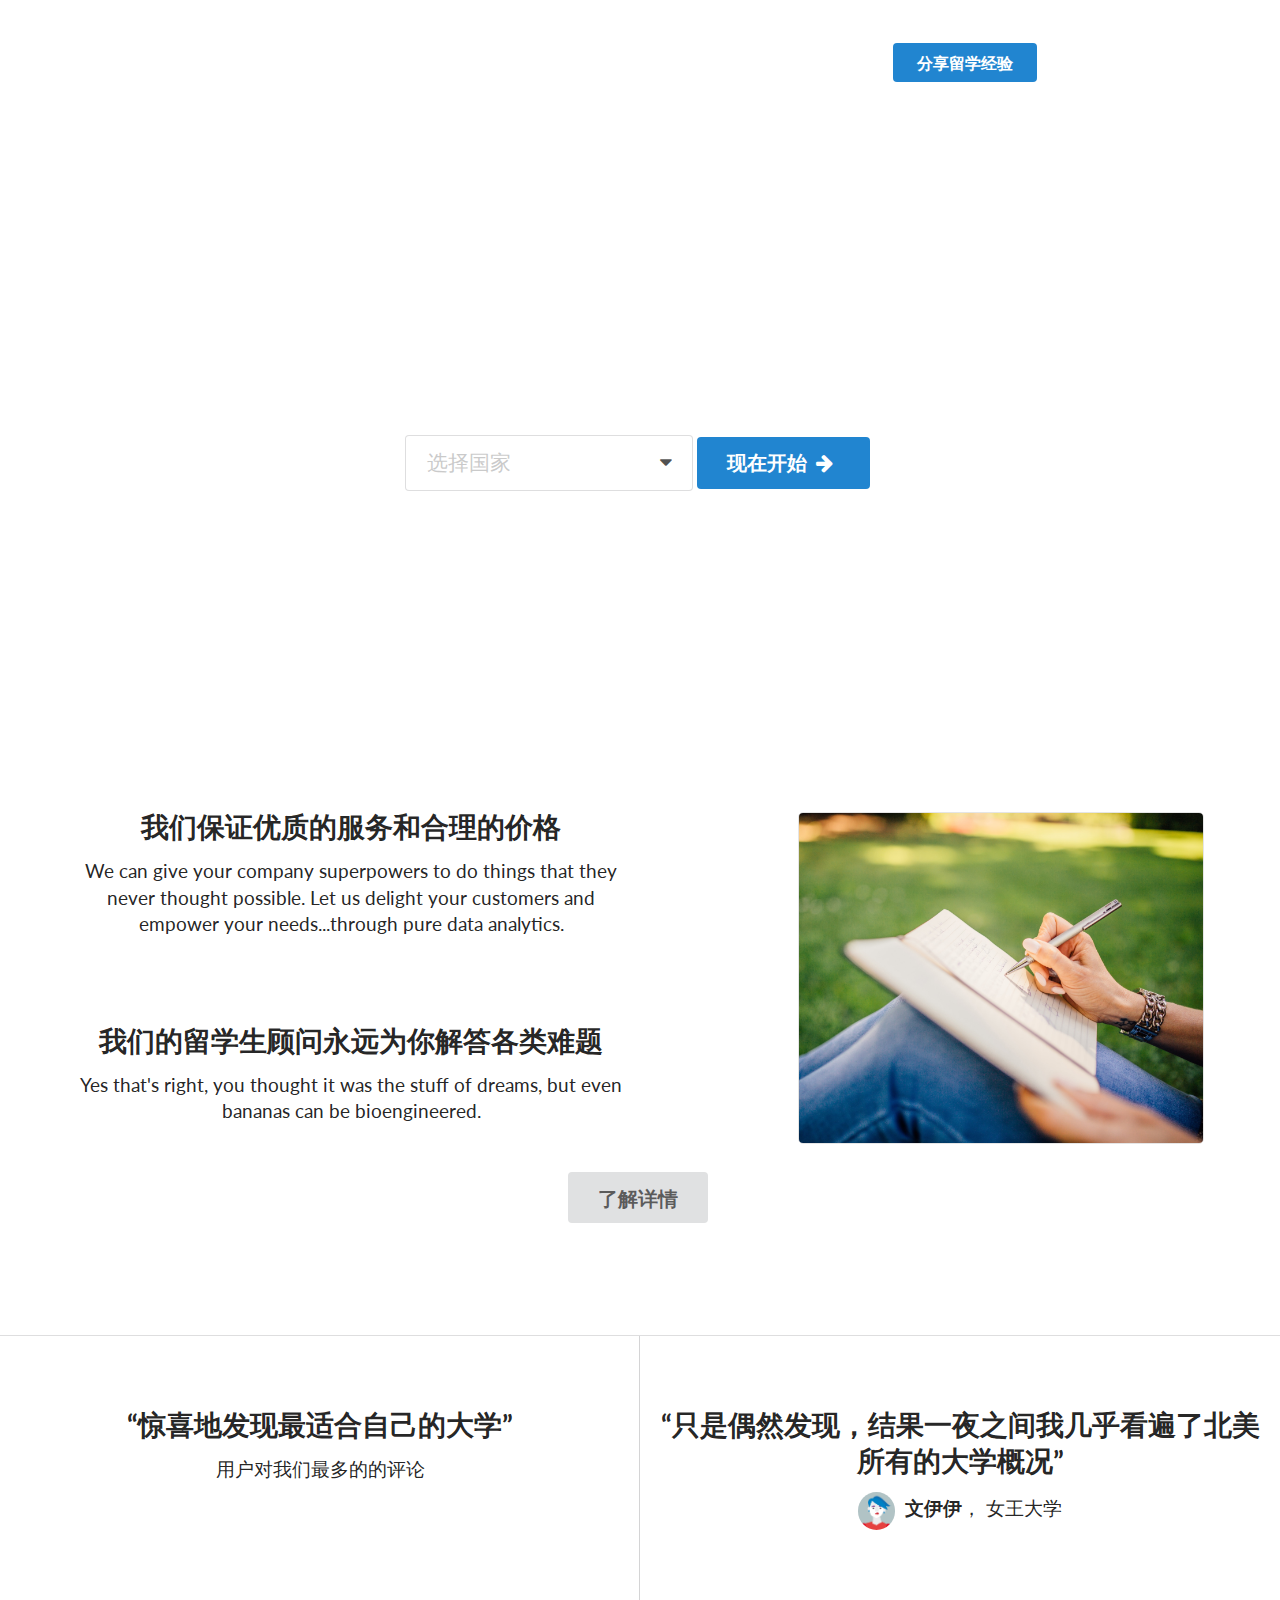
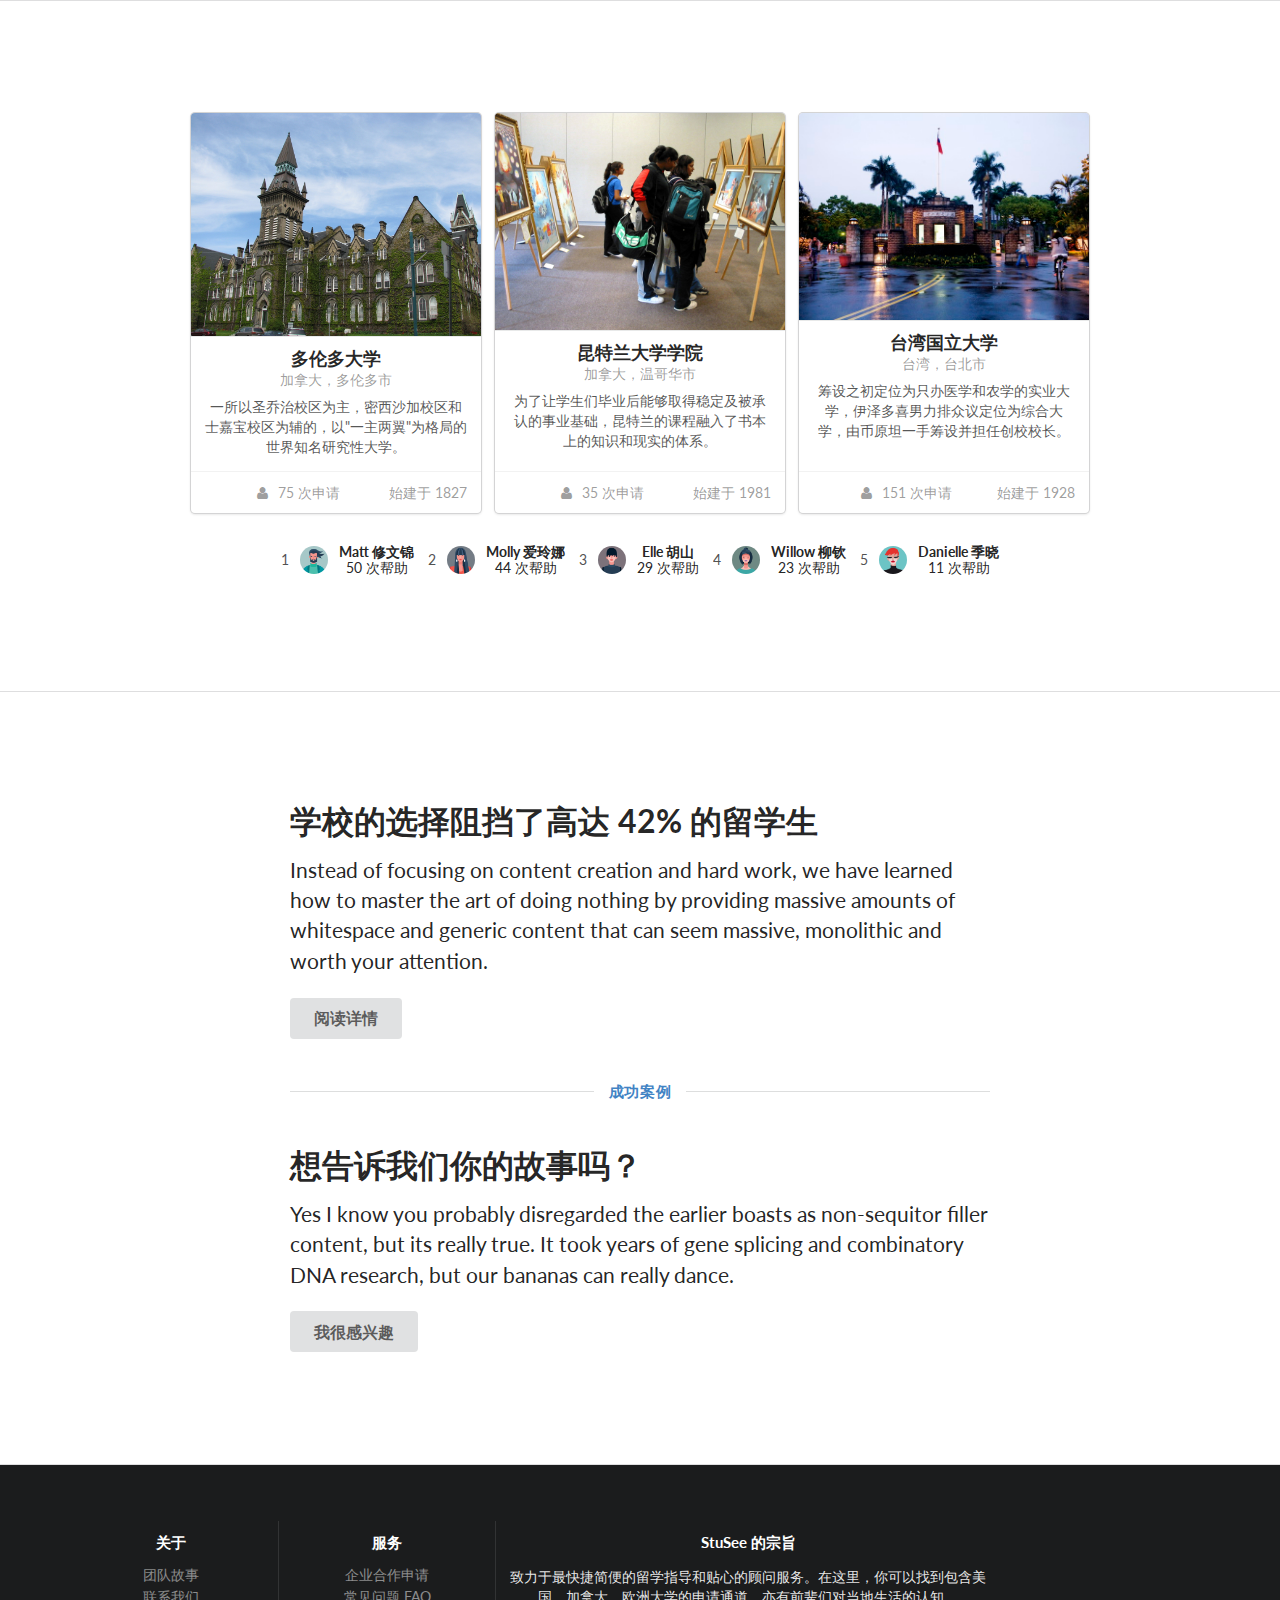
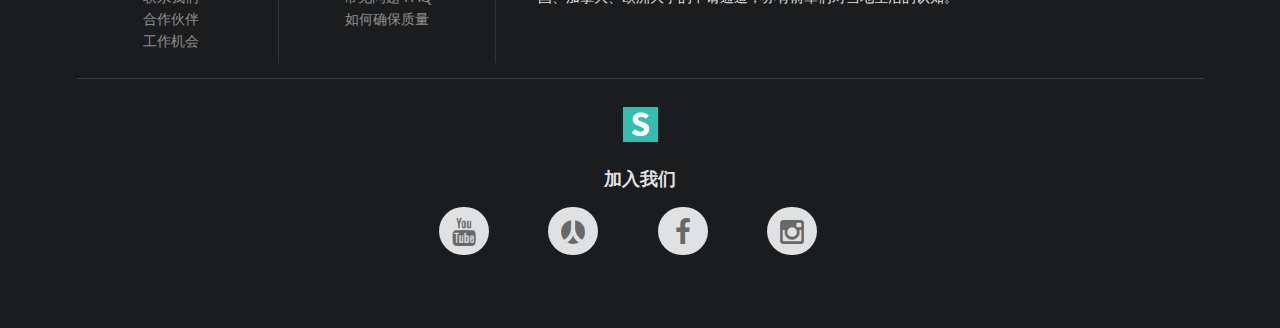
==== index.html @ cec11bf9 "Merge login and signup button" ====
<!DOCTYPE html>
<html>
<head>
    <!-- Standard Meta -->
    <meta charset="utf-8"/>
    <meta http-equiv="X-UA-Compatible" content="IE=edge,chrome=1"/>
    <meta name="viewport" content="width=device-width, initial-scale=1.0, maximum-scale=1.0">

    <!-- Site Properities -->
    <title>首页 | Stusee</title>
    <link rel="stylesheet" type="text/css" href="dist/semantic.css">
    <link rel="stylesheet" type="text/css" href="css/index.css">

    <script src="assets/library/jquery.min.js"></script>
    <script src="dist/components/visibility.js"></script>
    <script src="dist/components/sidebar.js"></script>
    <script src="dist/components/transition.js"></script>
    <script src="dist/components/dropdown.js"></script>
    <script src="dist/components/modal.js"></script>
    <script src="dist/components/dimmer.js"></script>
    <script src="js/index.js"></script>
</head>
<body>

<!-- Following Menu -->
<div class="ui large top fixed hidden menu">
    <div class="ui container">
        <div class="item">
            <div class="ui logo shape">
                <div class="sides">
                    <div class="active ui side">
                        <a class="item" href="#">Stusee</a>
                    </div>
                </div>
            </div>
        </div>
        <a class="active item" href="#">首页</a>
        <a class="item" href="price.html">价格</a>
        <a class="item" href="help.html">帮助</a>
        <a class="item" href="about.html">关于</a>

        <div class="right menu">
            <div class="item">
                <a class="ui primary button" href="mentor-signup.html">分享留学经验</a>
            </div>
            <div class="item">
                <a class="ui button login">登陆 &nbsp;&nbsp;|&nbsp;&nbsp; 注册</a>
            </div>
        </div>
    </div>
</div>

<!-- Sidebar Menu -->
<div class="ui vertical inverted sidebar menu">
    <a class="active item" href="#">首页</a>
    <a class="item" href="price.html">价格</a>
    <a class="item" href="help.html">帮助</a>
    <a class="item" href="about.html">关于</a>
    <a class="item" href="mentor-signup.html">分享留学经验</a>
    <a class="item login">登陆 &nbsp;&nbsp;|&nbsp;&nbsp; 注册</a>
</div>


<!-- Page Contents -->
<div class="pusher">

    <!-- Header Block -->
    <div class="ui inverted vertical masthead center aligned segment"
         style="padding-top: 0; background-color: transparent;">
        <div id="video-container" style="z-index: -100;">
            <video autoplay loop poster="https://s3-us-west-2.amazonaws.com/s.cdpn.io/4273/polina.jpg"
                   class="fillWidth">
                <source src="//demosthenes.info/assets/videos/polina.webm" type="video/webm">
                <source src="//demosthenes.info/assets/videos/polina.mp4" type="video/mp4">
            </video>
        </div>
        <div class="ui container">
            <div class="ui large secondary inverted pointing menu"
                 style="border: 0px solid transparent; padding-top: 10px;">
                <a class="toc item">
                    <i class="sidebar icon"></i>
                </a>
                <div class="item">
                    <div class="ui logo shape">
                        <div class="sides">
                            <div class="active ui side">
                                <h2><a class="item" style="padding-bottom: 0; padding-right: 8px;" href="#">Stusee</a></h2>
                            </div>
                        </div>
                    </div>
                </div>
                <a class="active item" href="#">首页</a>
                <a class="item" href="price.html">价格</a>
                <a class="item" href="help.html">帮助</a>
                <a class="item" href="about.html">关于</a>

                <div class="right item">
                    <a class="ui primary button" href="mentor-signup.html">分享留学经验</a>
                    <a class="ui inverted button login">登陆 &nbsp;&nbsp;|&nbsp;&nbsp; 注册</a>
                </div>
            </div>
        </div>

        <div class="ui text large container" style="z-index: 100;">

            <h1 class="ui inverted header">
                StuSee
            </h1>

            <h2>下一次留学之旅，即刻出发</h2>

            <div class="ui big search selection dropdown">
                <input type="hidden" name="country">
                <i class="dropdown icon"></i>

                <div class="default text">选择国家</div>
                <div class="menu">
                    <div class="item" data-value="ca"><i class="ca flag"></i>加拿大</div>
                    <div class="item" data-value="hk"><i class="hk flag"></i>香港</div>
                    <div class="item" data-value="sg"><i class="sg flag"></i>新加坡</div>
                    <div class="item" data-value="tw"><i class="tw flag"></i>台湾</div>
                    <div class="item" data-value="us"><i class="us flag"></i>美国</div>
                </div>
            </div>
            <div class="ui huge primary button"><a href="result.html" style="color:white;">现在开始 <i
                    class="right arrow icon"></i></a></div>

        </div>

    </div>

    <!-- Login Modal -->
    <div class="ui modal">
        <i class="close icon"></i>

        <div class="header">
            普通用户登陆
        </div>
        <div class="ui two column middle aligned grid" style="margin: 32px 16px 32px 16px;">
            <div class="column">
                <div class="ui form">
                    <div class="field">
                        <label>电子邮箱</label>

                        <div class="ui left icon input">
                            <input type="text" placeholder="电子邮箱">
                            <i class="mail icon"></i>
                        </div>
                    </div>
                    <div class="field">
                        <label>密码</label>

                        <div class="ui left icon input">
                            <input type="password">
                            <i class="lock icon"></i>
                        </div>
                    </div>
                    <div class="ui blue submit button">登陆</div>
                </div>
            </div>
            <div class="ui vertical divider" style="height: 88px;">
                或
            </div>
            <div class="center aligned column">
                <div class="ui big green labeled icon button">
                    <i class="signup icon"></i>
                    注册
                </div>
            </div>
        </div>
    </div>

    <!-- Advantage Statement Block -->
    <div class="ui vertical stripe segment" style="background-color: #fff;">
        <div class="ui middle center aligned stackable grid container">
            <div class="row">
                <div class="eight wide column">
                    <h3 class="ui header">我们保证优质的服务和合理的价格</h3>

                    <p>We can give your company superpowers to do things that they never thought possible. Let us
                        delight your customers and empower your needs...through pure data analytics.</p>

                    <h3 class="ui header">我们的留学生顾问永远为你解答各类难题</h3>

                    <p>Yes that's right, you thought it was the stuff of dreams, but even bananas can be
                        bioengineered.</p>
                </div>
                <div class="six wide right floated column">
                    <img src="assets/images/Feature.jpg" class="ui large bordered rounded image">
                </div>
            </div>
            <div class="row">
                <div class="center aligned column">
                    <a class="ui huge button">了解详情</a>
                </div>
            </div>
        </div>
    </div>

    <!-- Quote Block -->
    <div class="ui vertical stripe quote segment">
        <div class="ui equal width stackable internally celled grid">
            <div class="center aligned row">
                <div class="column">
                    <h3>“惊喜地发现最适合自己的大学”</h3>

                    <p>用户对我们最多的的评论</p>
                </div>
                <div class="column">
                    <h3>“只是偶然发现，结果一夜之间我几乎看遍了北美所有的大学概况”</h3>

                    <p>
                        <img src="assets/images/avatar/nan.jpg" class="ui avatar image"> <b>文伊伊</b>， 女王大学
                    </p>
                </div>
            </div>
        </div>
    </div>

    <!-- University and User Display Block -->
    <div class="ui vertical stripe segment">
        <div class="ui middle center aligned stackable grid container">
            <div class="row">
                <div class="ui link cards">
                    <div class="card">
                        <div class="image">
                            <img src="./assets/images/utoronto.jpg">
                        </div>
                        <div class="content">
                            <div class="header">多伦多大学</div>
                            <div class="meta">
                                <a>加拿大，多伦多市</a>
                            </div>
                            <div class="description">
                                一所以圣乔治校区为主，密西沙加校区和士嘉宝校区为辅的，以"一主两翼"为格局的世界知名研究性大学。
                            </div>
                        </div>
                        <div class="extra content">
      <span class="right floated">
        始建于 1827
      </span>
      <span>
        <i class="user icon"></i>
        75 次申请
      </span>
                        </div>
                    </div>
                    <div class="card">
                        <div class="image">
                            <img src="./assets/images/ukun.jpg">
                        </div>
                        <div class="content">
                            <div class="header">昆特兰大学学院</div>
                            <div class="meta">
                                <span class="date">加拿大，温哥华市</span>
                            </div>
                            <div class="description">
                                为了让学生们毕业后能够取得稳定及被承认的事业基础，昆特兰的课程融入了书本上的知识和现实的体系。
                            </div>
                        </div>
                        <div class="extra content">
      <span class="right floated">
        始建于 1981
      </span>
      <span>
        <i class="user icon"></i>
        35 次申请
      </span>
                        </div>
                    </div>
                    <div class="card">
                        <div class="image">
                            <img src="./assets/images/utaiwan.jpg">
                        </div>
                        <div class="content">
                            <div class="header">台湾国立大学</div>
                            <div class="meta">
                                <a>台湾，台北市</a>
                            </div>
                            <div class="description">
                                筹设之初定位为只办医学和农学的实业大学，伊泽多喜男力排众议定位为综合大学，由币原坦一手筹设并担任创校校长。
                            </div>
                        </div>
                        <div class="extra content">
        <span class="right floated">
        始建于 1928
      </span>
      <span>
        <i class="user icon"></i>
        151 次申请
      </span>
                        </div>
                    </div>
                </div>
            </div>
            <div class="row">
                <div class="ui ordered horizontal list">
                    <div class="item">
                        <img class="ui avatar image" src="./assets/images/avatar/avatar1.png">

                        <div class="content">
                            <div class="header">Matt 修文锦</div>
                            50 次帮助
                        </div>
                    </div>
                    <div class="item">
                        <img class="ui avatar image" src="./assets/images/avatar/avatar2.png">

                        <div class="content">
                            <div class="header">Molly 爱玲娜</div>
                            44 次帮助
                        </div>
                    </div>
                    <div class="item">
                        <img class="ui avatar image" src="./assets/images/avatar/avatar3.png">

                        <div class="content">
                            <div class="header">Elle 胡山</div>
                            29 次帮助
                        </div>
                    </div>
                    <div class="item">
                        <img class="ui avatar image" src="./assets/images/avatar/avatar4.png">

                        <div class="content">
                            <div class="header">Willow 柳钦</div>
                            23 次帮助
                        </div>

                    </div>
                    <div class="item">
                        <img class="ui avatar image" src="./assets/images/avatar/avatar5.png">

                        <div class="content">
                            <div class="header">Danielle 季晓</div>
                            11 次帮助
                        </div>

                    </div>
                </div>
            </div>
        </div>
    </div>


    <!-- Story Block -->
    <div class="ui vertical stripe segment">
        <div class="ui text container">

            <h3 class="ui header">学校的选择阻挡了高达 42% 的留学生</h3>

            <p>Instead of focusing on content creation and hard work, we have learned how to master the art of doing
                nothing by providing massive amounts of whitespace and generic content that can seem massive, monolithic
                and worth your attention.</p>
            <a class="ui large button">阅读详情</a>
            <h4 class="ui horizontal header divider">
                <a href="#">成功案例</a>
            </h4>

            <h3 class="ui header">想告诉我们你的故事吗？</h3>

            <p>Yes I know you probably disregarded the earlier boasts as non-sequitor filler content, but its really
                true. It took years of gene splicing and combinatory DNA research, but our bananas can really dance.</p>
            <a class="ui large button">我很感兴趣</a>
        </div>
    </div>

    <!-- Footer -->
    <div class="ui inverted vertical footer segment">
        <div class="ui center aligned container">
            <div class="ui stackable inverted divided equal height stackable grid">
                <div class="three wide column">
                    <h4 class="ui inverted header">关于</h4>

                    <div class="ui inverted link list">
                        <a href="#" class="item">团队故事</a>
                        <a href="#" class="item">联系我们</a>
                        <a href="#" class="item">合作伙伴</a>
                        <a href="#" class="item">工作机会</a>
                    </div>
                </div>
                <div class="three wide column">
                    <h4 class="ui inverted header">服务</h4>

                    <div class="ui inverted link list">
                        <a href="#" class="item">企业合作申请</a>
                        <a href="#" class="item">常见问题 FAQ</a>
                        <a href="#" class="item">如何确保质量</a>
                    </div>
                </div>
                <div class="seven wide column">
                    <h4 class="ui inverted header">StuSee 的宗旨</h4>

                    <p>致力于最快捷简便的留学指导和贴心的顾问服务。在这里，你可以找到包含美国、加拿大、欧洲大学的申请通道，亦有前辈们对当地生活的认知。</p>
                </div>
            </div>
            <div class="ui inverted section divider"></div>
            <img src="assets/images/logo.png" class="ui centered mini image">

            <h3>加入我们</h3>

            <div class="ui very relaxed horizontal list">
                <div class="item">
                    <button class="circular ui icon button">
                        <i class="big youtube icon"></i>
                    </button>
                </div>
                <div class="item">
                    <button class="circular ui icon button">
                        <i class="big renren icon"></i>
                    </button>
                </div>
                <div class="item">
                    <button class="circular ui icon button">
                        <i class="big facebook icon"></i>
                    </button>
                </div>
                <div class="item">
                    <button class="circular ui icon button">
                        <i class="big instagram icon"></i>
                    </button>
                </div>
            </div>
        </div>
    </div>
</div>

</body>

</html>
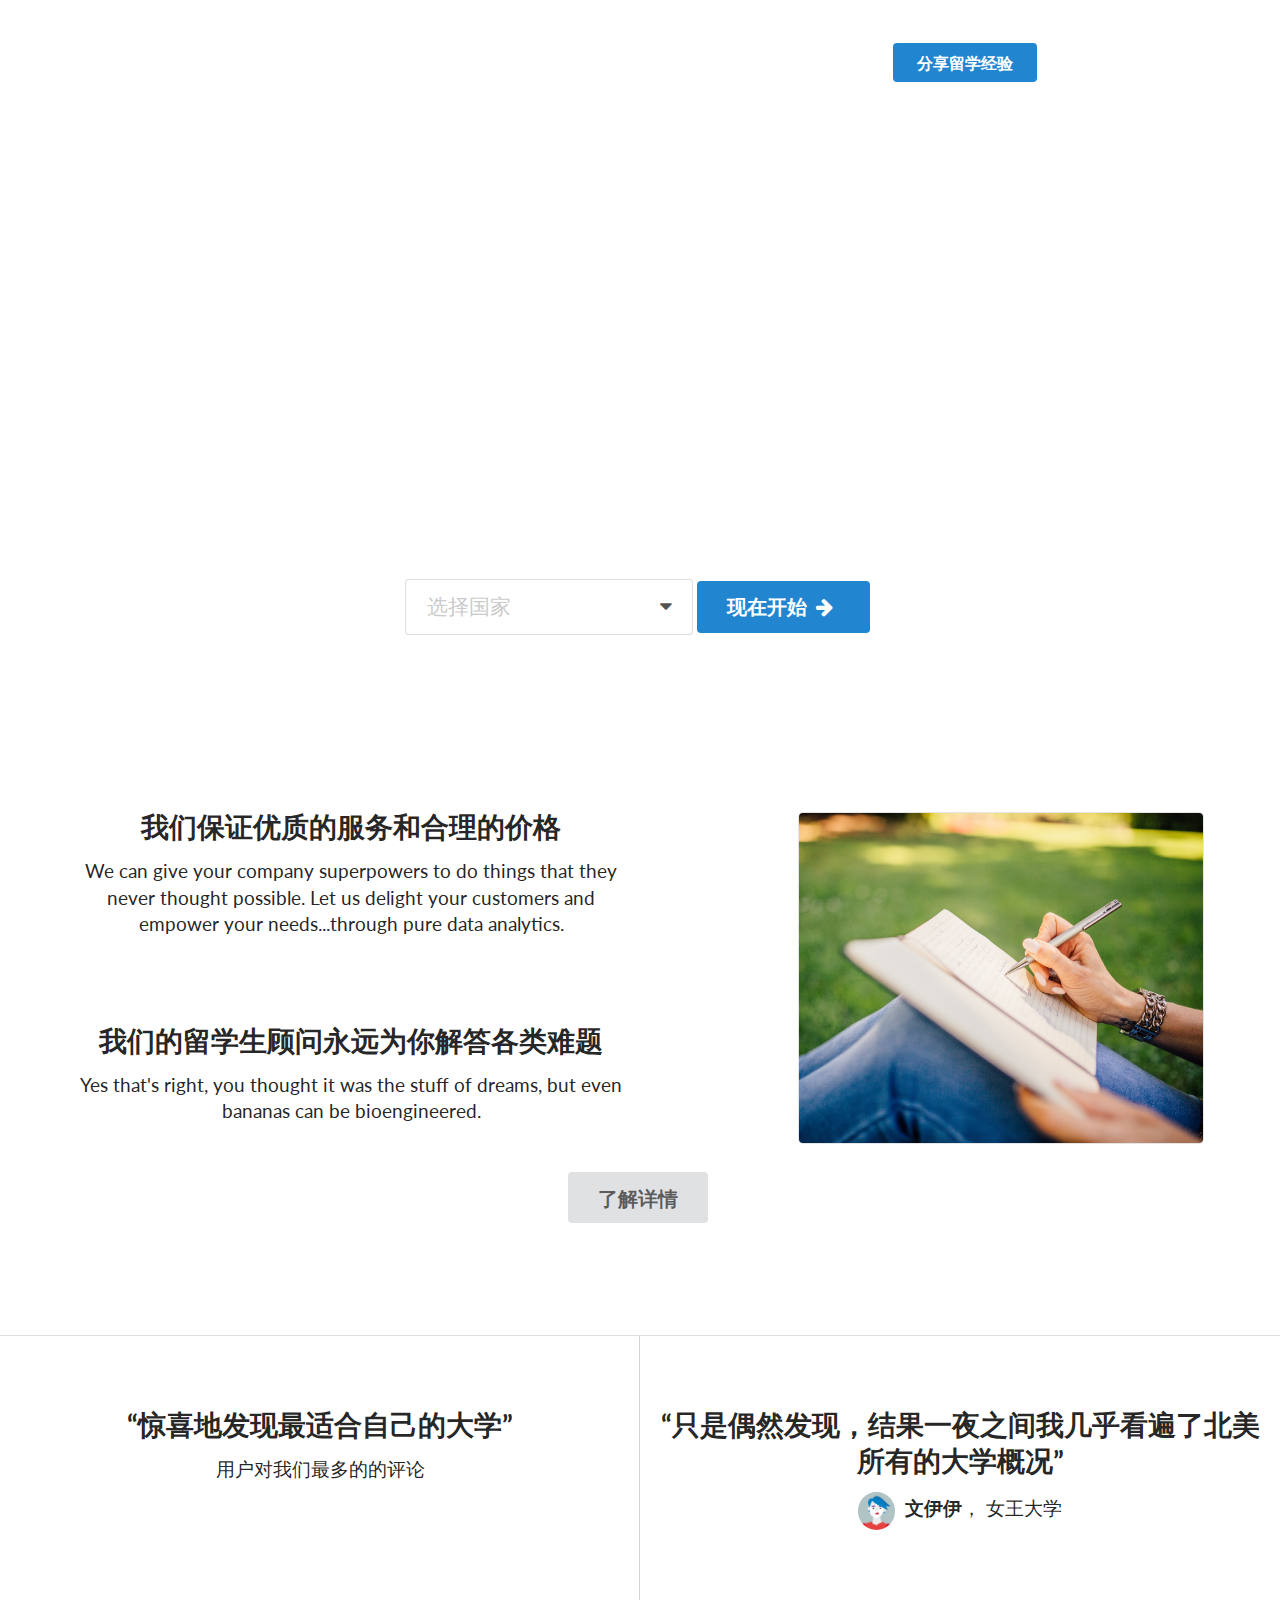
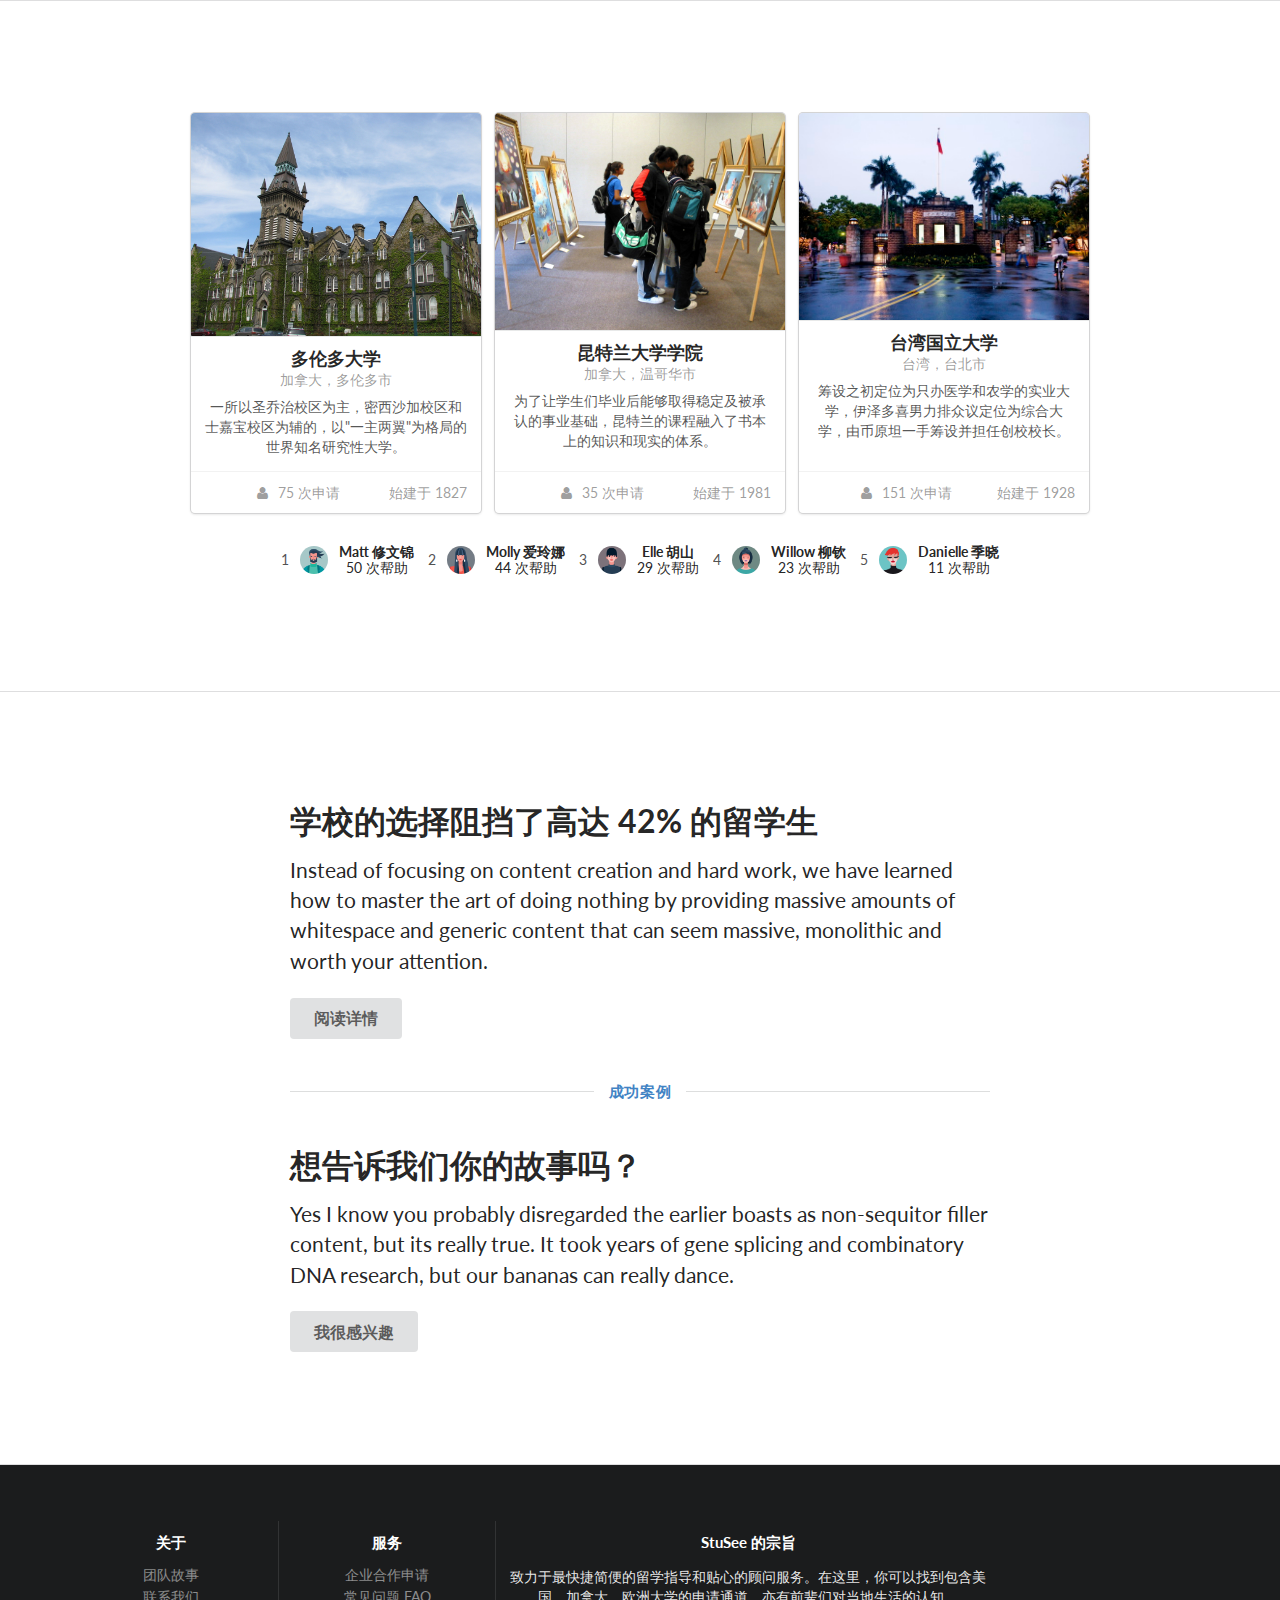
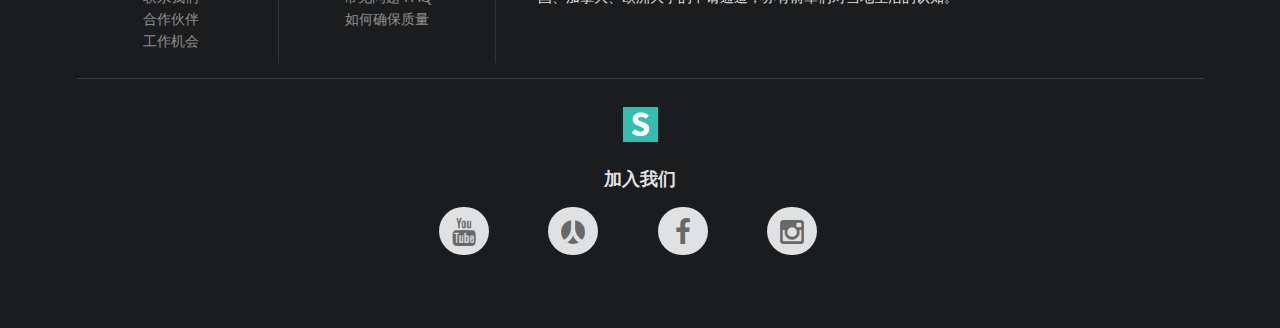
==== commit 57f21fee: "Move search box a little bit lower" ====
--- a/index.html
+++ b/index.html
@@ -69,7 +69,7 @@
          style="padding-top: 0; background-color: transparent;">
         <div id="video-container" style="z-index: -100;">
             <video autoplay loop poster="https://s3-us-west-2.amazonaws.com/s.cdpn.io/4273/polina.jpg"
-                   class="fillWidth">
+                   class="fillWidth fillHeight">
                 <source src="//demosthenes.info/assets/videos/polina.webm" type="video/webm">
                 <source src="//demosthenes.info/assets/videos/polina.mp4" type="video/mp4">
             </video>
@@ -109,7 +109,7 @@
 
             <h2>下一次留学之旅，即刻出发</h2>
 
-            <div class="ui big search selection dropdown">
+            <div class="ui big search selection dropdown select-box">
                 <input type="hidden" name="country">
                 <i class="dropdown icon"></i>
 
@@ -122,7 +122,7 @@
                     <div class="item" data-value="us"><i class="us flag"></i>美国</div>
                 </div>
             </div>
-            <div class="ui huge primary button"><a href="result.html" style="color:white;">现在开始 <i
+            <div class="ui huge primary button select-box"><a href="result.html" style="color:white;">现在开始 <i
                     class="right arrow icon"></i></a></div>
 
         </div>
--- a/css/index.css
+++ b/css/index.css
@@ -120,4 +120,8 @@
 
 video.fillWidth {
     width: 100%;
+}
+
+.select-box {
+    margin-top: 144px;
 }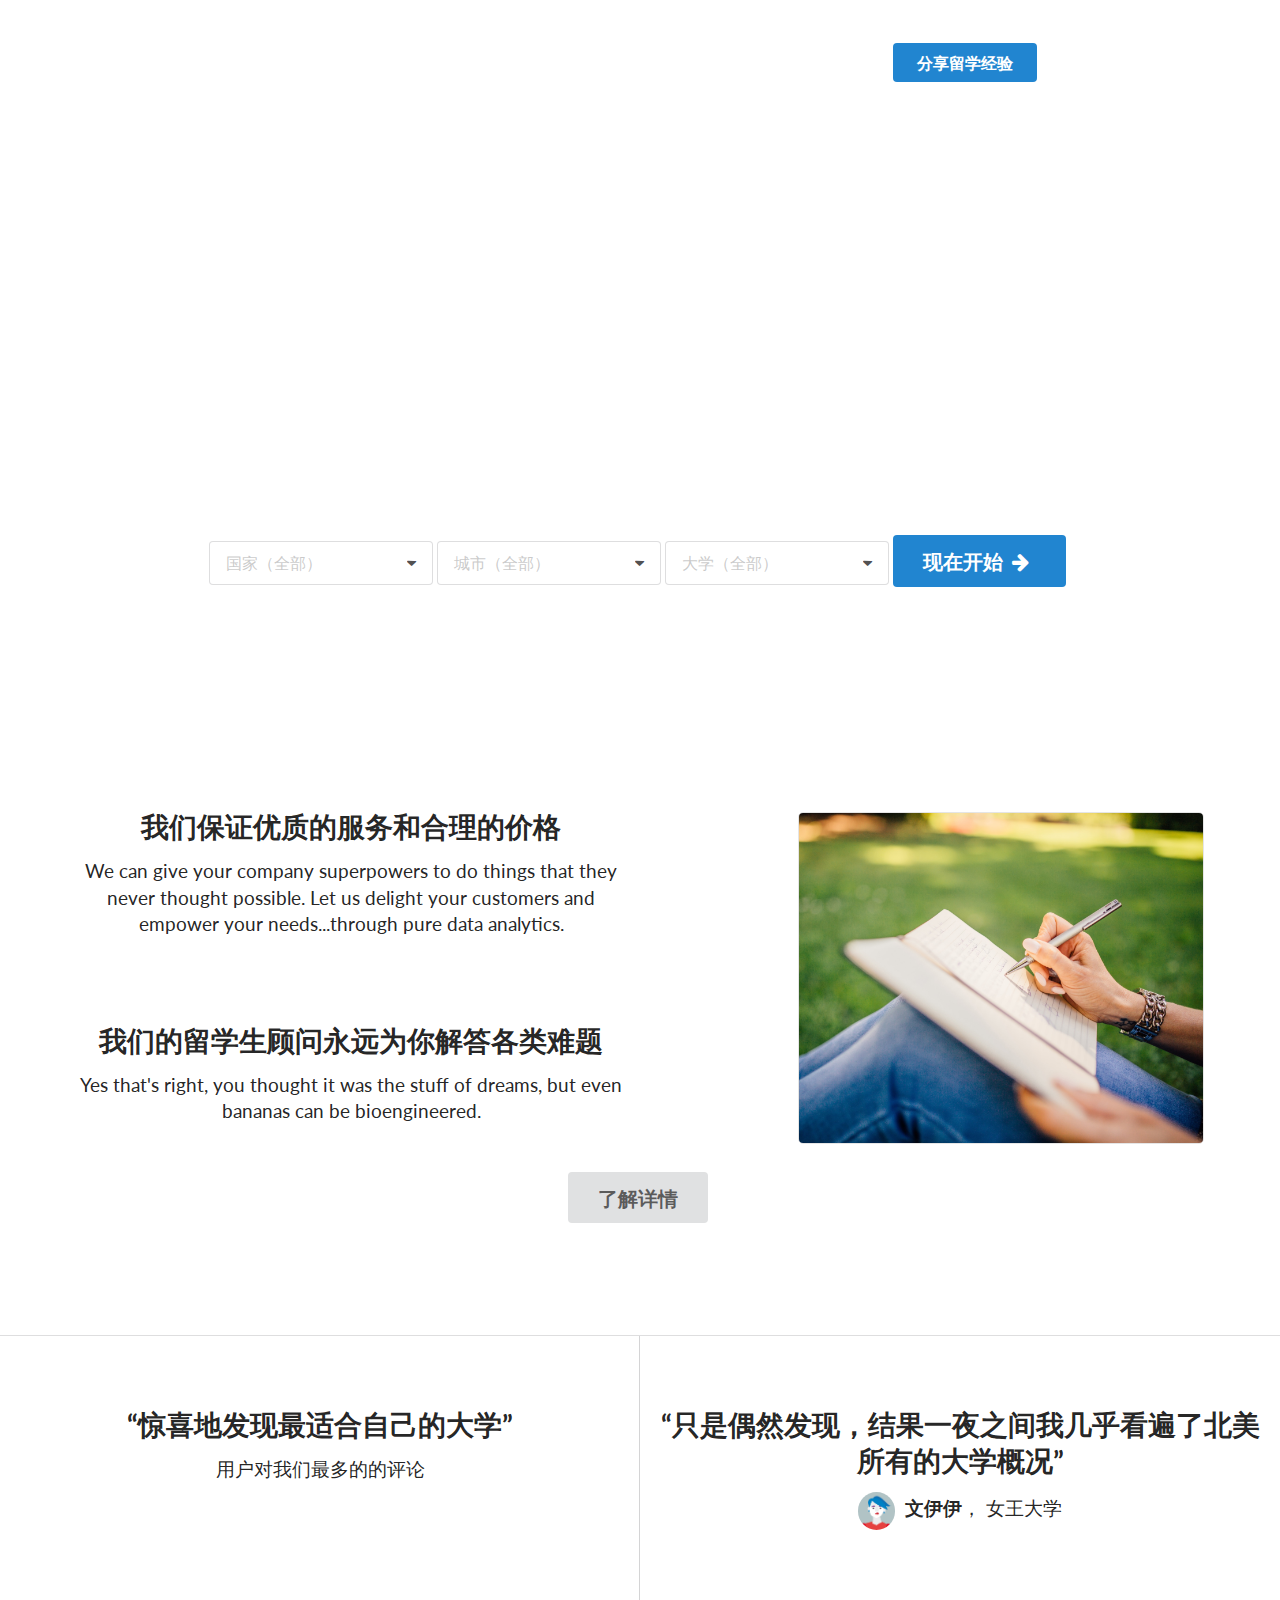
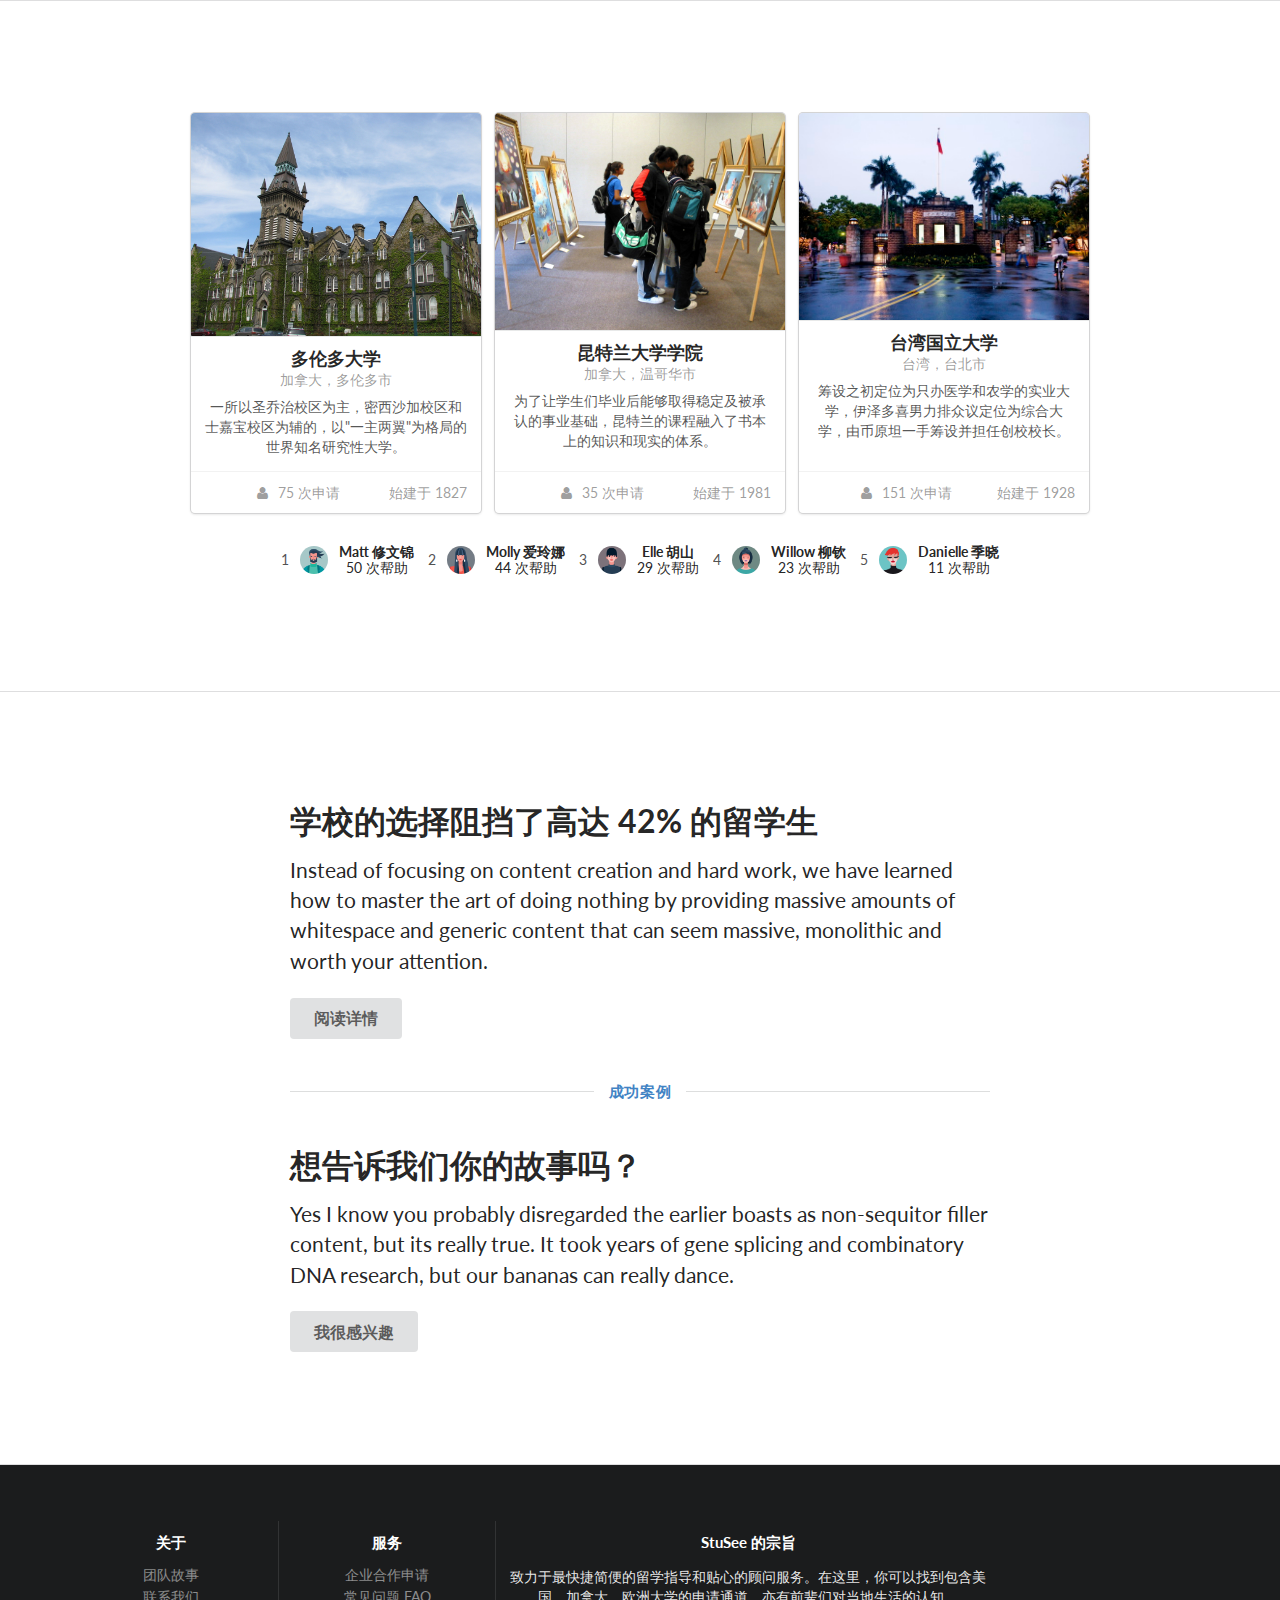
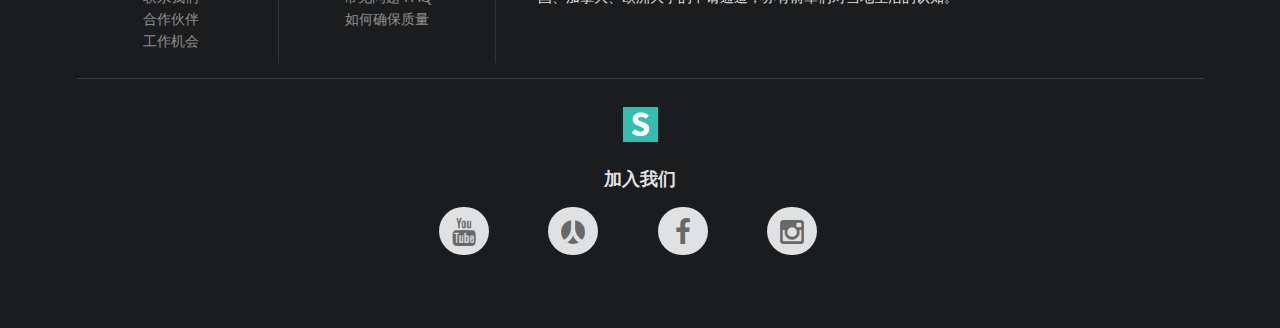
==== commit b15ed38b: "divide search box into three" ====
--- a/index.html
+++ b/index.html
@@ -101,7 +101,7 @@
             </div>
         </div>
 
-        <div class="ui text large container" style="z-index: 100;">
+        <div class="ui center aligned large container" style="z-index: 100;">
 
             <h1 class="ui inverted header">
                 StuSee
@@ -109,17 +109,43 @@
 
             <h2>下一次留学之旅，即刻出发</h2>
 
-            <div class="ui big search selection dropdown select-box">
+            <div class="ui large search selection dropdown select-box">
                 <input type="hidden" name="country">
                 <i class="dropdown icon"></i>
 
-                <div class="default text">选择国家</div>
+                <div class="default text">国家（全部）</div>
                 <div class="menu">
+                    <div class="item" data-value="ca">全部</div>
                     <div class="item" data-value="ca"><i class="ca flag"></i>加拿大</div>
-                    <div class="item" data-value="hk"><i class="hk flag"></i>香港</div>
                     <div class="item" data-value="sg"><i class="sg flag"></i>新加坡</div>
                     <div class="item" data-value="tw"><i class="tw flag"></i>台湾</div>
                     <div class="item" data-value="us"><i class="us flag"></i>美国</div>
+                </div>
+            </div>
+            <div class="ui large search selection dropdown select-box">
+                <input type="hidden" name="country">
+                <i class="dropdown icon"></i>
+
+                <div class="default text">城市（全部）</div>
+                <div class="menu">
+                    <div class="item" data-value="ca">全部</div>
+                    <div class="item" data-value="ca">渥太华</div>
+                    <div class="item" data-value="hk">温哥华</div>
+                    <div class="item" data-value="sg">波士顿</div>
+                </div>
+            </div>
+            <div class="ui large search selection dropdown select-box">
+                <input type="hidden" name="country">
+                <i class="dropdown icon"></i>
+
+                <div class="default text">大学（全部）</div>
+                <div class="menu">
+                    <div class="item" data-value="ca">全部</div>
+                    <div class="item" data-value="ca">渥太华大学</div>
+                    <div class="item" data-value="hk">香港联合大学</div>
+                    <div class="item" data-value="sg">台湾国立大学</div>
+                    <div class="item" data-value="tw">莱斯大学</div>
+                    <div class="item" data-value="us">麻省理工学院</div>
                 </div>
             </div>
             <div class="ui huge primary button select-box"><a href="result.html" style="color:white;">现在开始 <i
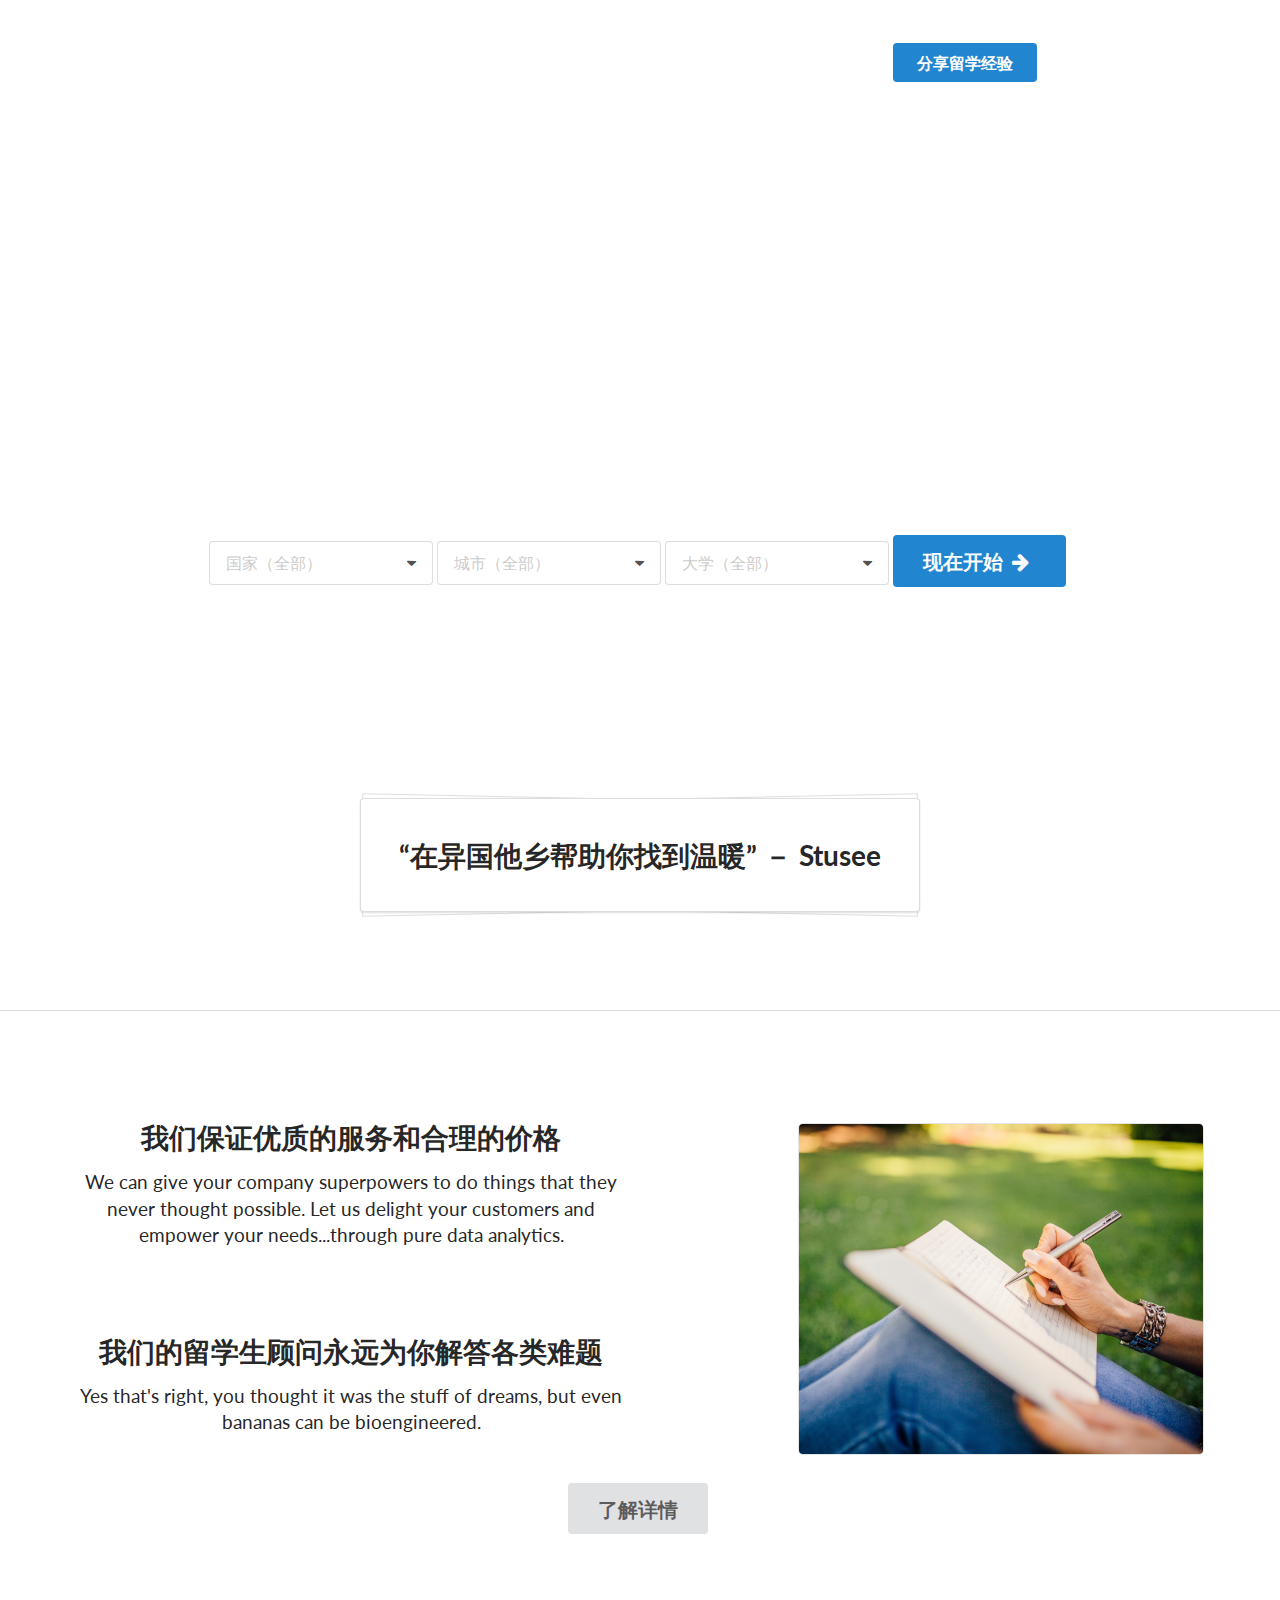
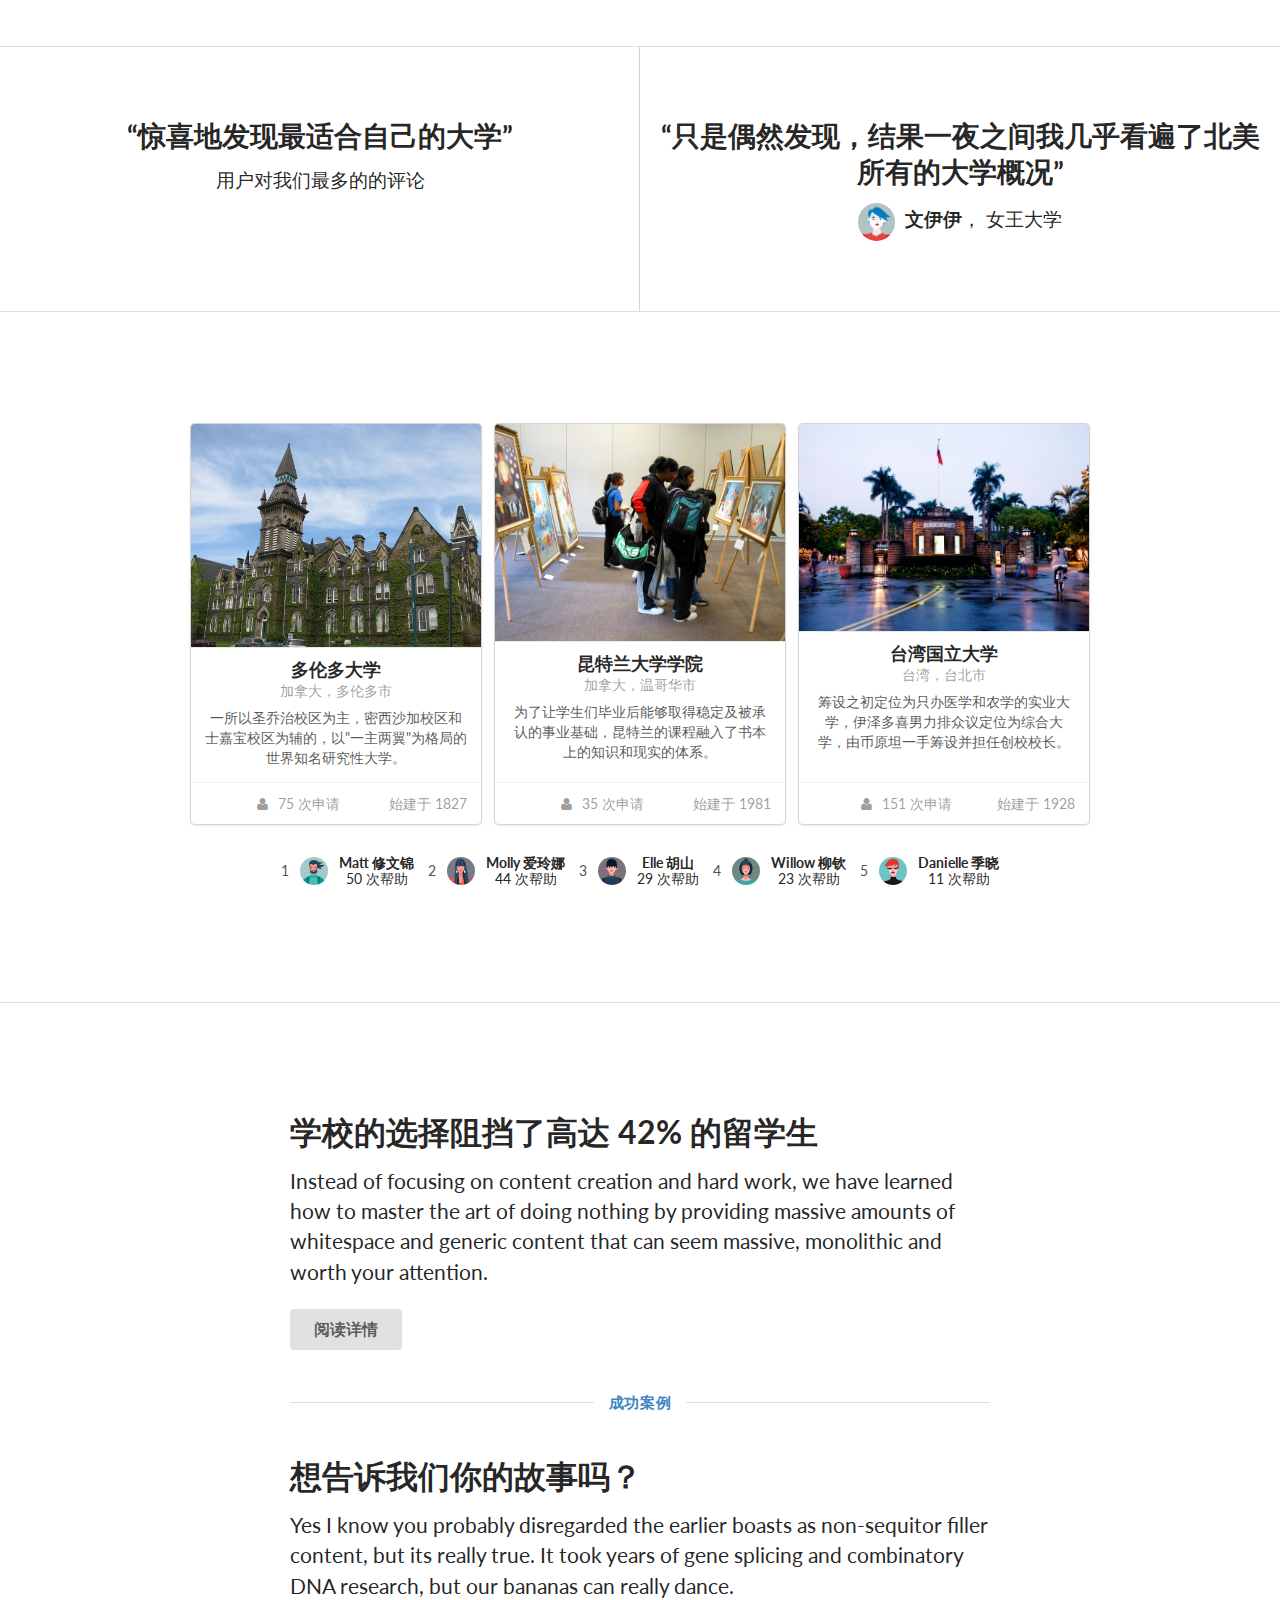
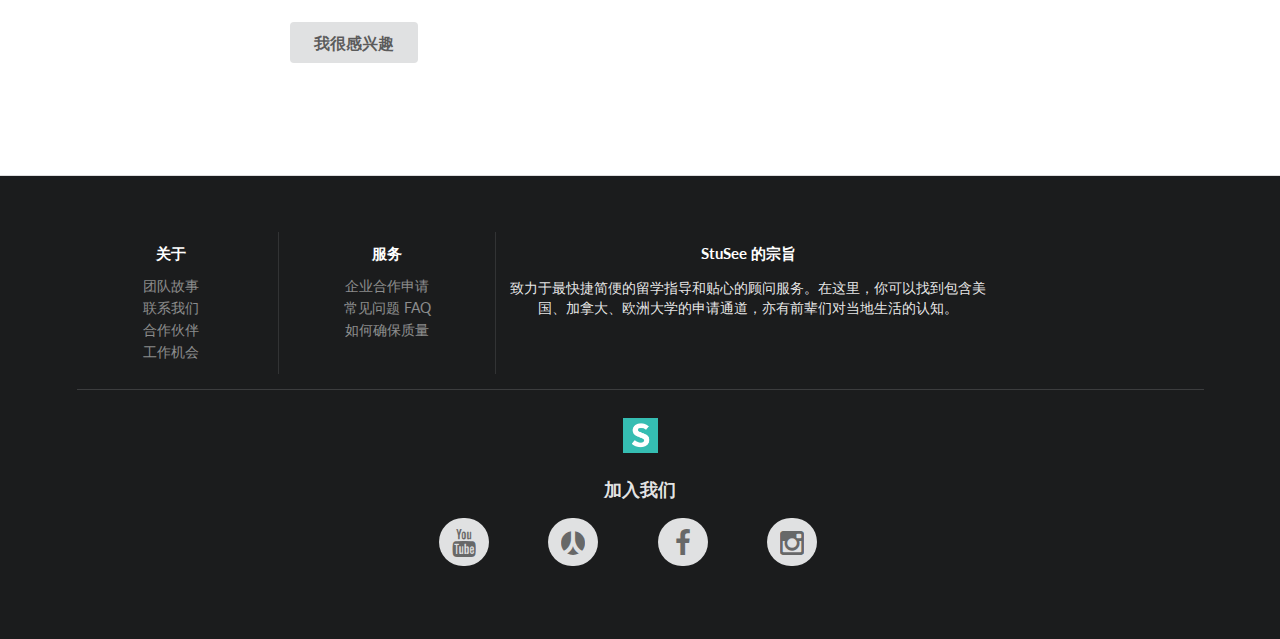
==== commit 5c751e2f: "Add slogan segment under video" ====
--- a/index.html
+++ b/index.html
@@ -196,6 +196,14 @@
         </div>
     </div>
 
+    <div class="ui stripe vertical segment">
+
+        <div class="ui middle center aligned stackable grid container">
+            <div class="ui piled segment">
+                <h3 class="ui header" style="margin: 24px;">“在异国他乡帮助你找到温暖” － Stusee</h3>
+            </div>
+            </div></div>
+
     <!-- Advantage Statement Block -->
     <div class="ui vertical stripe segment" style="background-color: #fff;">
         <div class="ui middle center aligned stackable grid container">
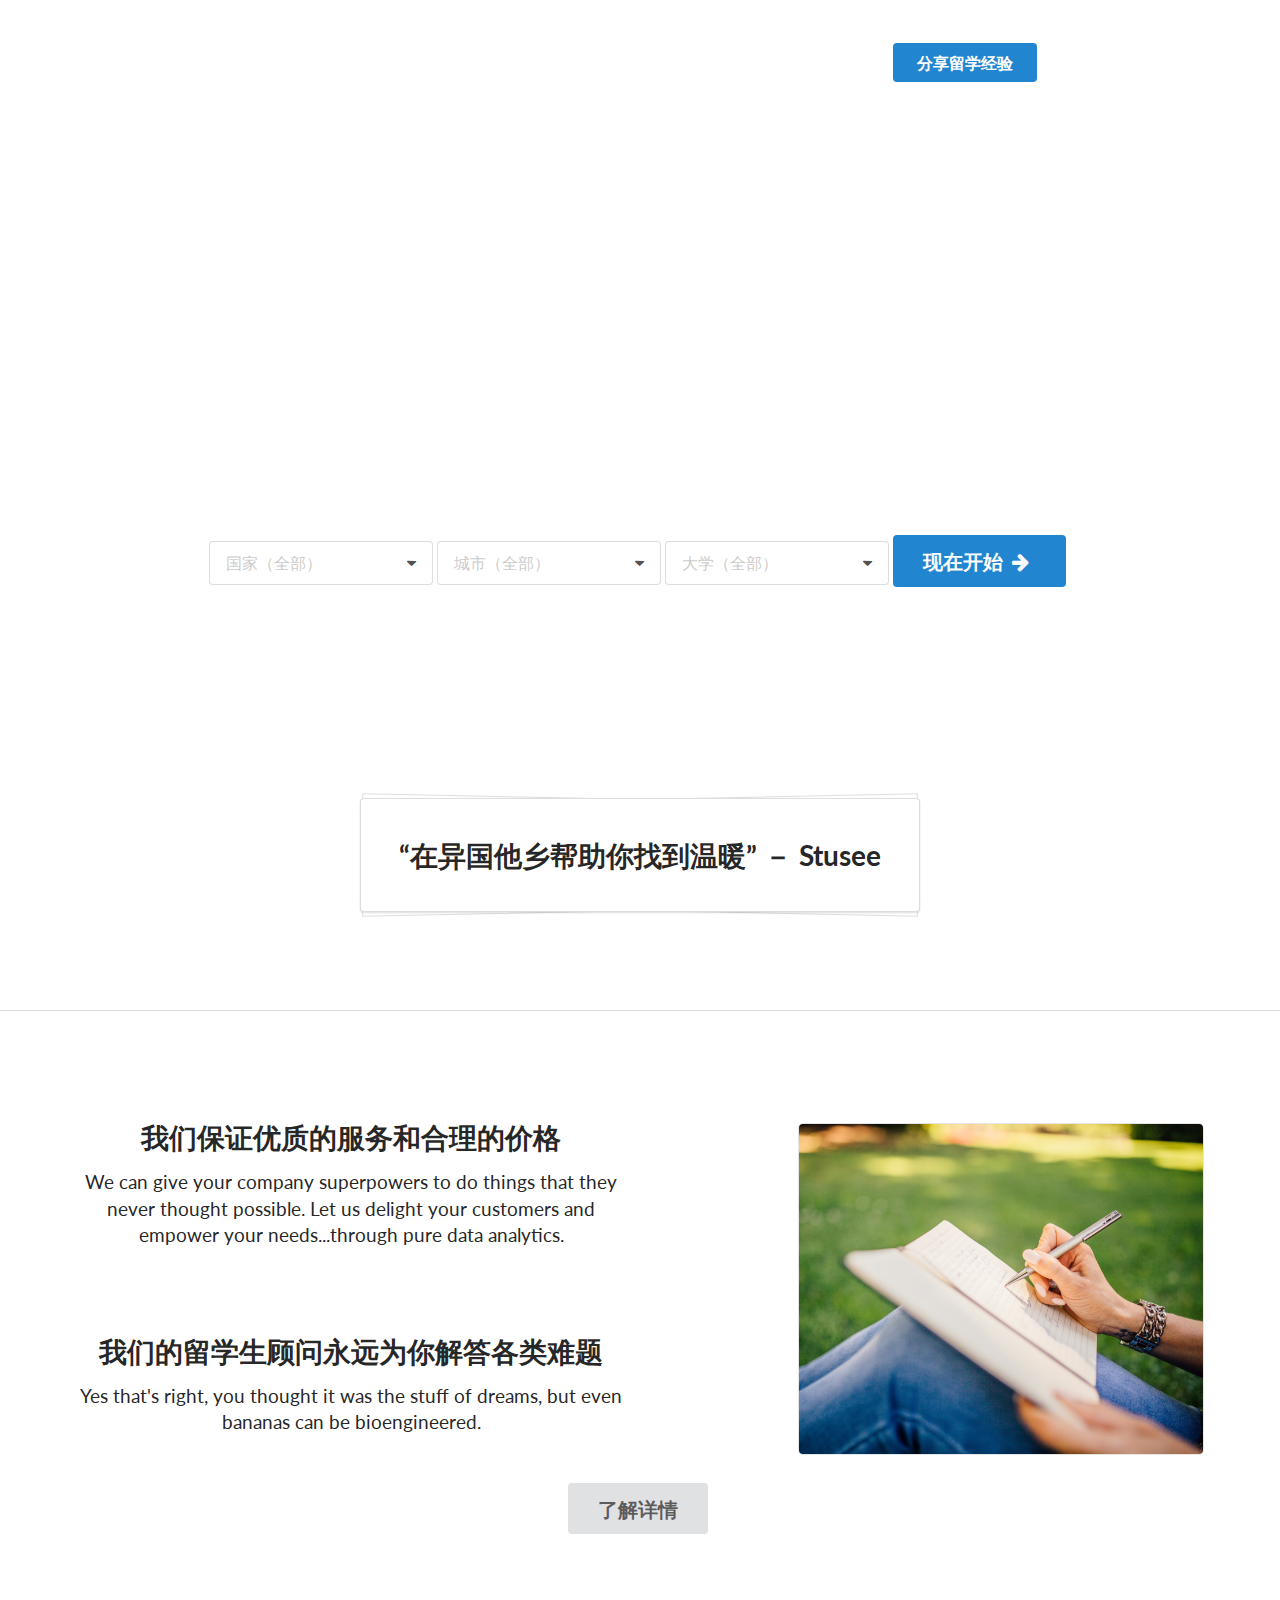
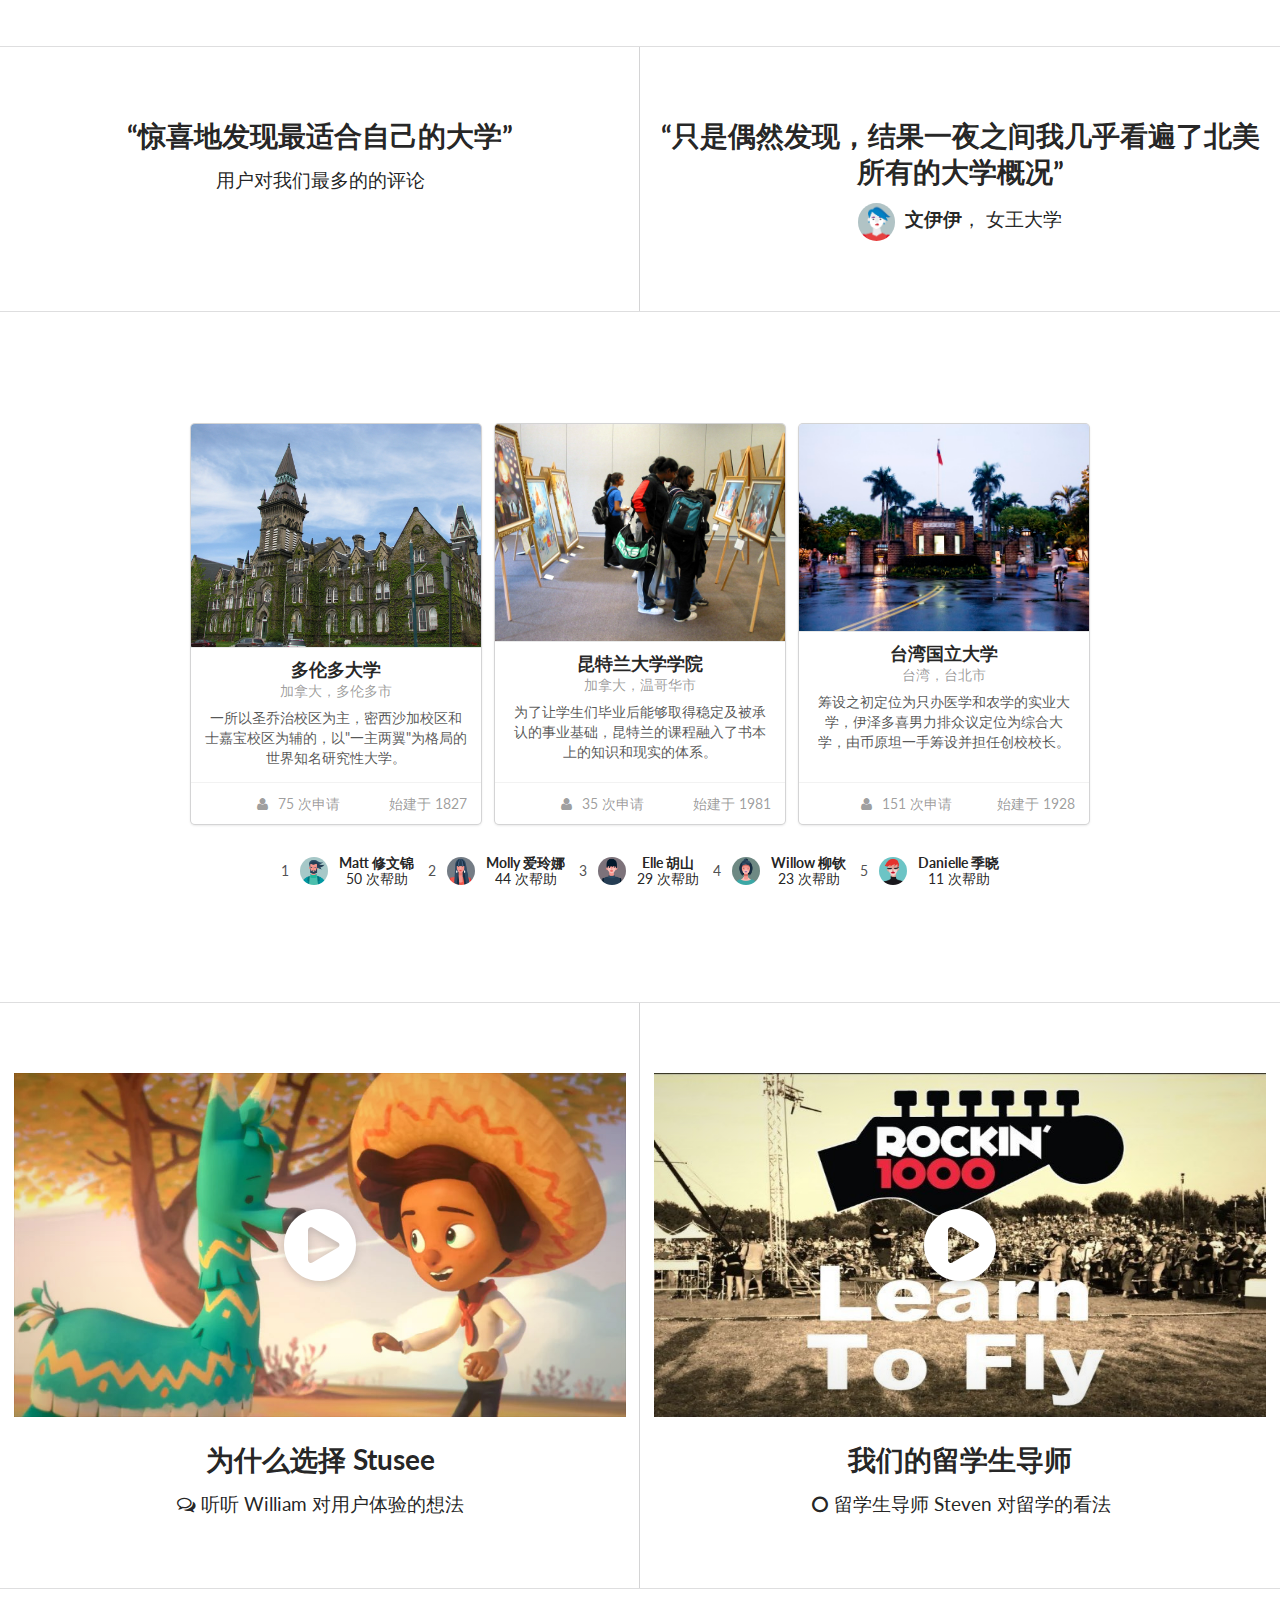
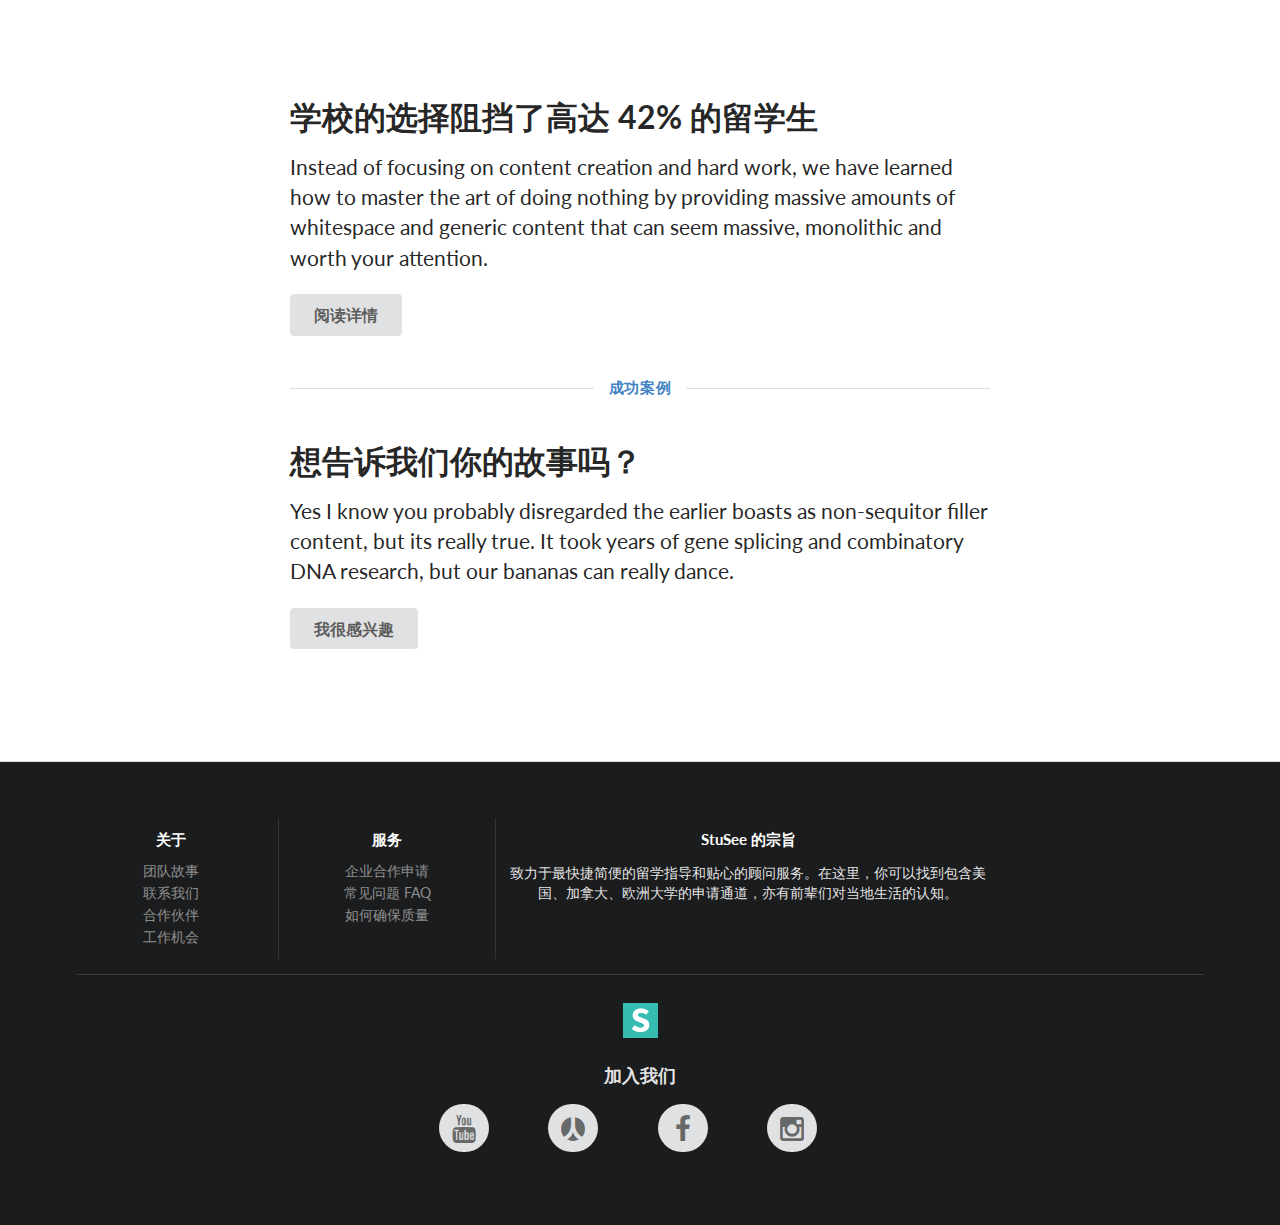
==== commit f17af43b: "Add index page video" ====
--- a/index.html
+++ b/index.html
@@ -18,6 +18,7 @@
     <script src="dist/components/dropdown.js"></script>
     <script src="dist/components/modal.js"></script>
     <script src="dist/components/dimmer.js"></script>
+    <script src="dist/components/embed.js"></script>
     <script src="js/index.js"></script>
 </head>
 <body>
@@ -196,6 +197,7 @@
         </div>
     </div>
 
+    <!-- Slogan Segment -->
     <div class="ui stripe vertical segment">
 
         <div class="ui middle center aligned stackable grid container">
@@ -376,6 +378,34 @@
         </div>
     </div>
 
+    <!-- Video Block -->
+    <div class="ui vertical stripe quote segment">
+        <div class="ui equal width stackable internally celled grid">
+            <div class="center aligned row">
+                <div class="column">
+                    <div class="ui embed" data-source="vimeo" data-id="125292332"
+                         data-placeholder="assets/images/video-placeholder.jpeg">
+                    </div>
+                    <h3>为什么选择 Stusee</h3>
+
+                    <p>
+                        <i class="comments outline icon"></i>听听 William 对用户体验的想法
+                    </p>
+                </div>
+
+                <div class="column">
+                    <div class="ui embed" data-source="youtube" data-id="JozAmXo2bDE"
+                         data-placeholder="assets/images/video-placeholder2.jpg">
+                    </div>
+                    <h3>我们的留学生导师</h3>
+
+                    <p>
+                        <i class="radio icon"></i>留学生导师 Steven 对留学的看法
+                    </p>
+                </div>
+            </div>
+        </div>
+    </div>
 
     <!-- Story Block -->
     <div class="ui vertical stripe segment">
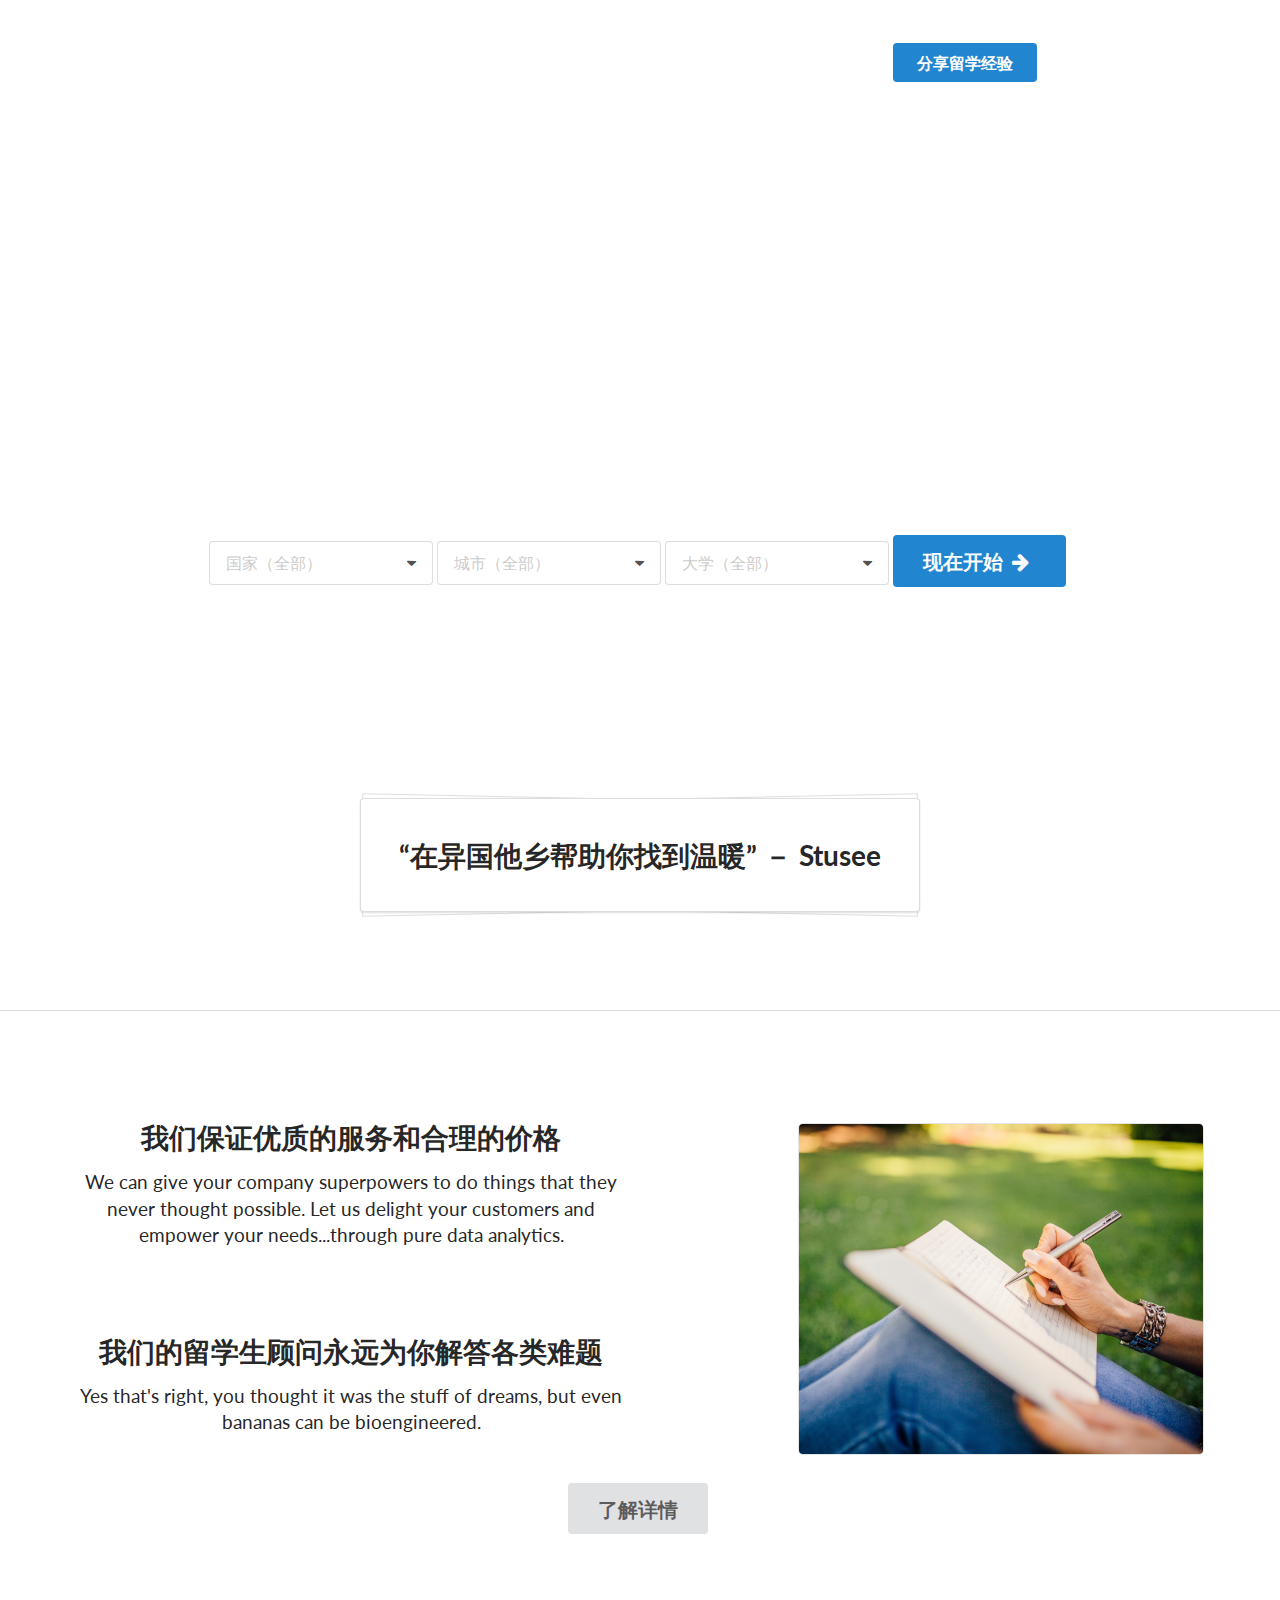
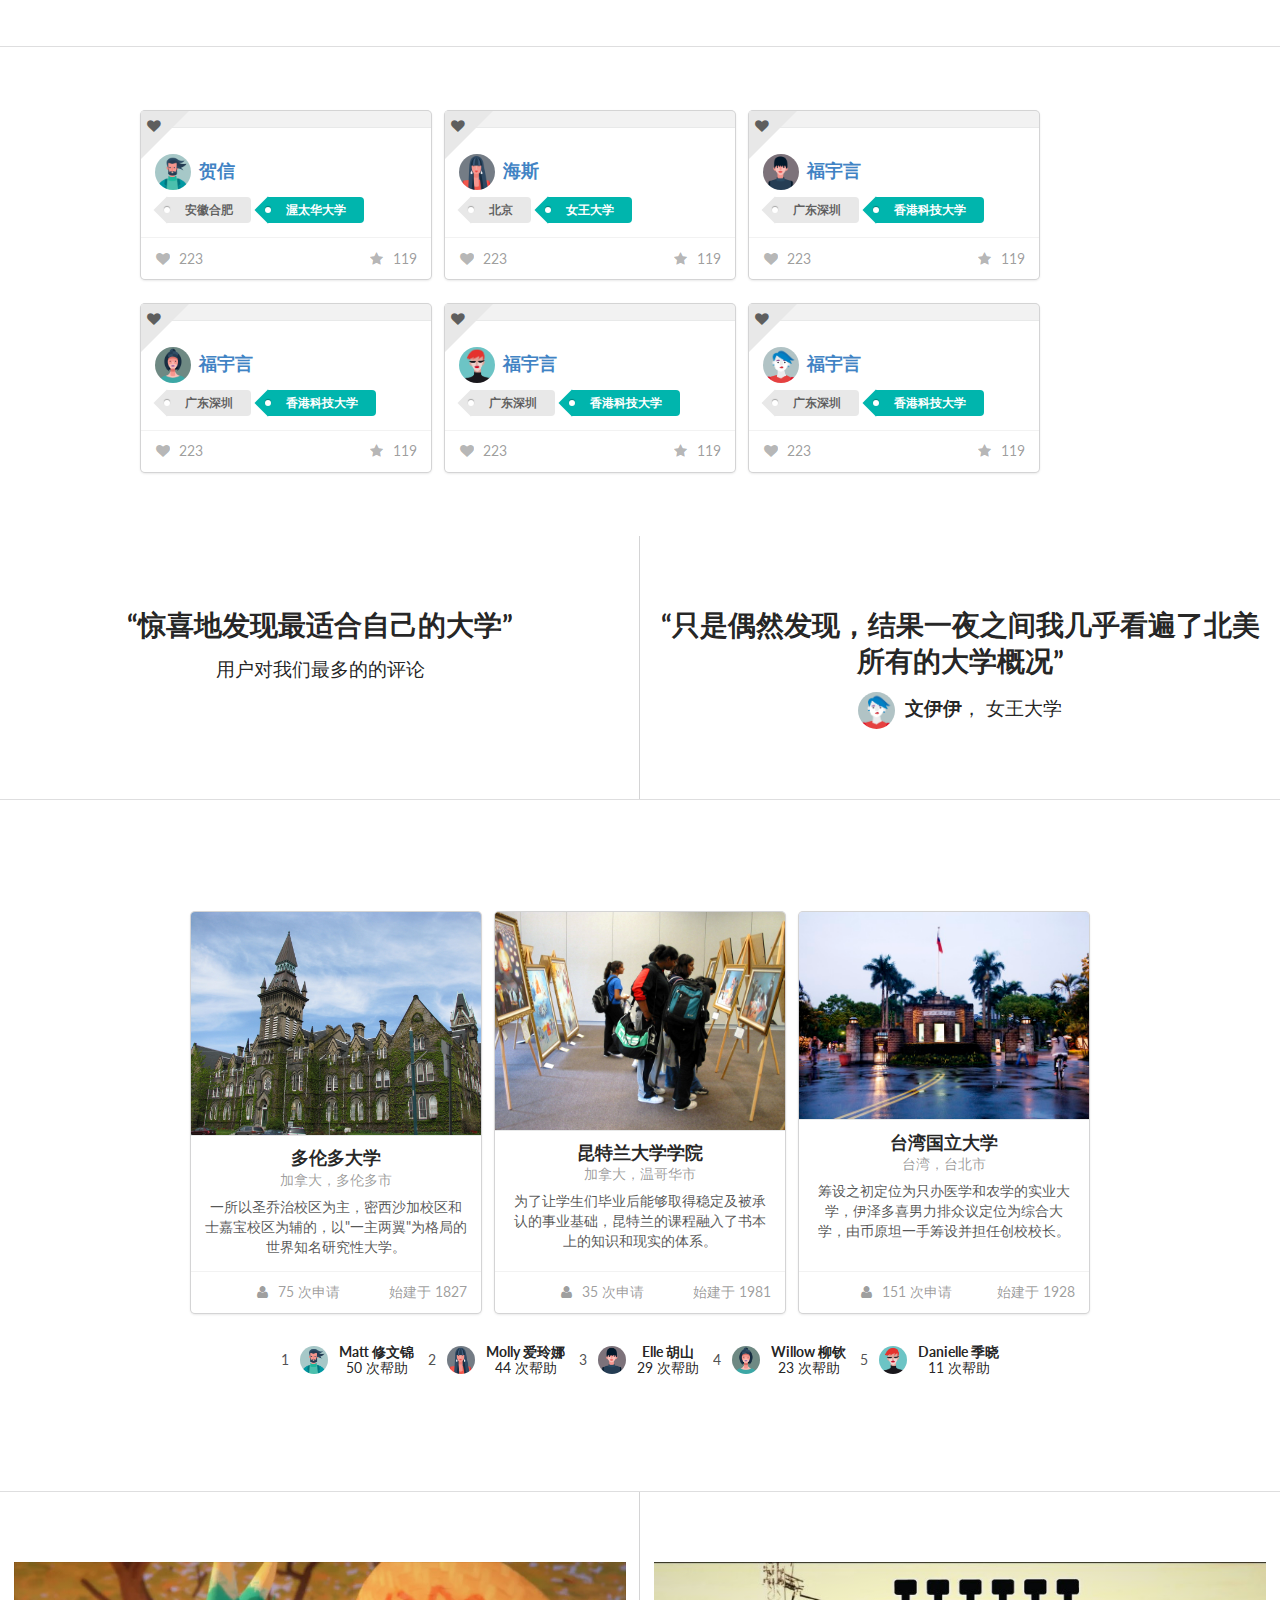
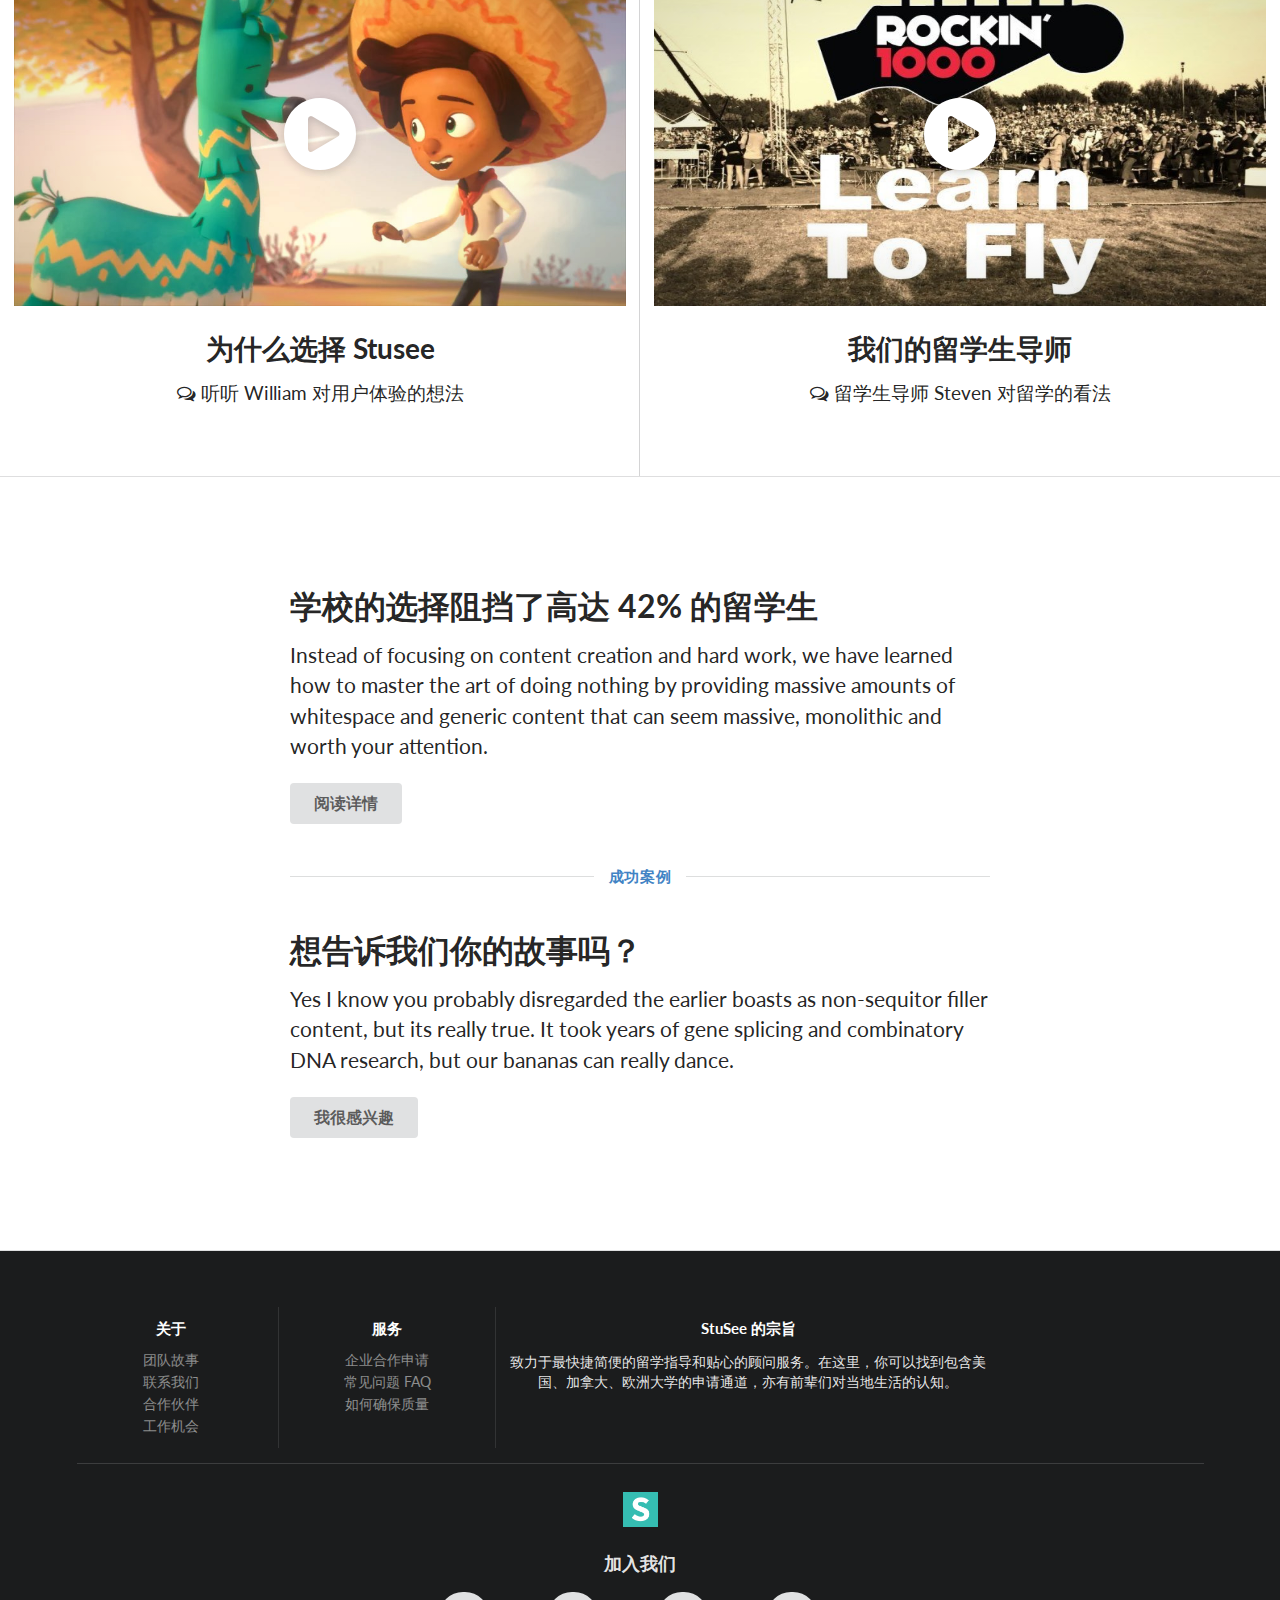
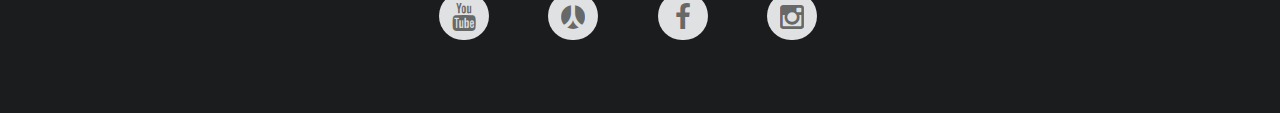
==== commit ec725968: "Add mentor card display into index page" ====
--- a/index.html
+++ b/index.html
@@ -233,6 +233,192 @@
         </div>
     </div>
 
+    <!-- Mentor Card Display Block -->
+    <div class="ui very padded container" style="margin-top: 64px; margin-bottom: 64px; padding-left: 64px;">
+        <div class="ui special cards">
+            <div class="card">
+                <div class="image">
+                    <a class="ui left corner label">
+                        <i class="heart icon"></i>
+                    </a>
+                    <img src="assets/images/square1.jpg">
+                </div>
+                <div class="content">
+
+                    <div class="header" style="margin-top: 12px;">
+
+                        <img class="ui avatar image" src="assets/images/avatar/avatar1.png">
+                        <a class="date">贺信</a>
+                    </div>
+                    <div class="description">
+                        <a class="ui tag label">安徽合肥</a>
+                        <a class="ui teal tag label">渥太华大学</a>
+                    </div>
+                </div>
+                <div class="extra content">
+                    <span class="left floated like">
+      <i class="like icon"></i>
+      223
+    </span>
+    <span class="right floated star">
+      <i class="star icon"></i>
+      119
+    </span>
+                </div>
+            </div>
+            <div class="card">
+                <div class="image">
+                    <a class="ui left corner label">
+                        <i class="heart icon"></i>
+                    </a>
+                    <img src="assets/images/square2.jpg">
+                </div>
+                <div class="content">
+
+                    <div class="header" style="margin-top: 12px;">
+
+                        <img class="ui avatar image" src="assets/images/avatar/avatar2.png">
+                        <a class="date">海斯</a>
+                    </div>
+                    <div class="description">
+                        <a class="ui tag label">北京</a>
+                        <a class="ui teal tag label">女王大学</a>
+                    </div>
+                </div>
+                <div class="extra content">
+                    <span class="left floated like">
+      <i class="like icon"></i>
+      223
+    </span>
+    <span class="right floated star">
+      <i class="star icon"></i>
+      119
+    </span>
+                </div>
+            </div>
+            <div class="card">
+                <div class="image">
+                    <a class="ui left corner label">
+                        <i class="heart icon"></i>
+                    </a>
+                    <img src="assets/images/square3.jpg">
+                </div>
+                <div class="content">
+
+                    <div class="header" style="margin-top: 12px;">
+
+                        <img class="ui avatar image" src="assets/images/avatar/avatar3.png">
+                        <a class="date">福宇言</a>
+                    </div>
+                    <div class="description">
+                        <a class="ui tag label">广东深圳</a>
+                        <a class="ui teal tag label">香港科技大学</a>
+                    </div>
+                </div>
+                <div class="extra content">
+                    <span class="left floated like">
+      <i class="like icon"></i>
+      223
+    </span>
+    <span class="right floated star">
+      <i class="star icon"></i>
+      119
+    </span>
+                </div>
+            </div>
+            <div class="card">
+                <div class="image">
+                    <a class="ui left corner label">
+                        <i class="heart icon"></i>
+                    </a>
+                    <img src="assets/images/square2.jpg">
+                </div>
+                <div class="content">
+
+                    <div class="header" style="margin-top: 12px;">
+
+                        <img class="ui avatar image" src="assets/images/avatar/avatar4.png">
+                        <a class="date">福宇言</a>
+                    </div>
+                    <div class="description">
+                        <a class="ui tag label">广东深圳</a>
+                        <a class="ui teal tag label">香港科技大学</a>
+                    </div>
+                </div>
+                <div class="extra content">
+                    <span class="left floated like">
+      <i class="like icon"></i>
+      223
+    </span>
+    <span class="right floated star">
+      <i class="star icon"></i>
+      119
+    </span>
+                </div>
+            </div>
+            <div class="card">
+                <div class="image">
+                    <a class="ui left corner label">
+                        <i class="heart icon"></i>
+                    </a>
+                    <img src="assets/images/square3.jpg">
+                </div>
+                <div class="content">
+
+                    <div class="header" style="margin-top: 12px;">
+
+                        <img class="ui avatar image" src="assets/images/avatar/avatar5.png">
+                        <a class="date">福宇言</a>
+                    </div>
+                    <div class="description">
+                        <a class="ui tag label">广东深圳</a>
+                        <a class="ui teal tag label">香港科技大学</a>
+                    </div>
+                </div>
+                <div class="extra content">
+                    <span class="left floated like">
+      <i class="like icon"></i>
+      223
+    </span>
+    <span class="right floated star">
+      <i class="star icon"></i>
+      119
+    </span>
+                </div>
+            </div>
+            <div class="card">
+                <div class="image">
+                    <a class="ui left corner label">
+                        <i class="heart icon"></i>
+                    </a>
+                    <img src="assets/images/square1.jpg">
+                </div>
+                <div class="content">
+
+                    <div class="header" style="margin-top: 12px;">
+
+                        <img class="ui avatar image" src="assets/images/avatar/nan.jpg">
+                        <a class="date">福宇言</a>
+                    </div>
+                    <div class="description">
+                        <a class="ui tag label">广东深圳</a>
+                        <a class="ui teal tag label">香港科技大学</a>
+                    </div>
+                </div>
+                <div class="extra content">
+                    <span class="left floated like">
+      <i class="like icon"></i>
+      223
+    </span>
+    <span class="right floated star">
+      <i class="star icon"></i>
+      119
+    </span>
+                </div>
+            </div>
+        </div>
+    </div>
+
     <!-- Quote Block -->
     <div class="ui vertical stripe quote segment">
         <div class="ui equal width stackable internally celled grid">
@@ -400,7 +586,7 @@
                     <h3>我们的留学生导师</h3>
 
                     <p>
-                        <i class="radio icon"></i>留学生导师 Steven 对留学的看法
+                        <i class="comments outline icon"></i>留学生导师 Steven 对留学的看法
                     </p>
                 </div>
             </div>
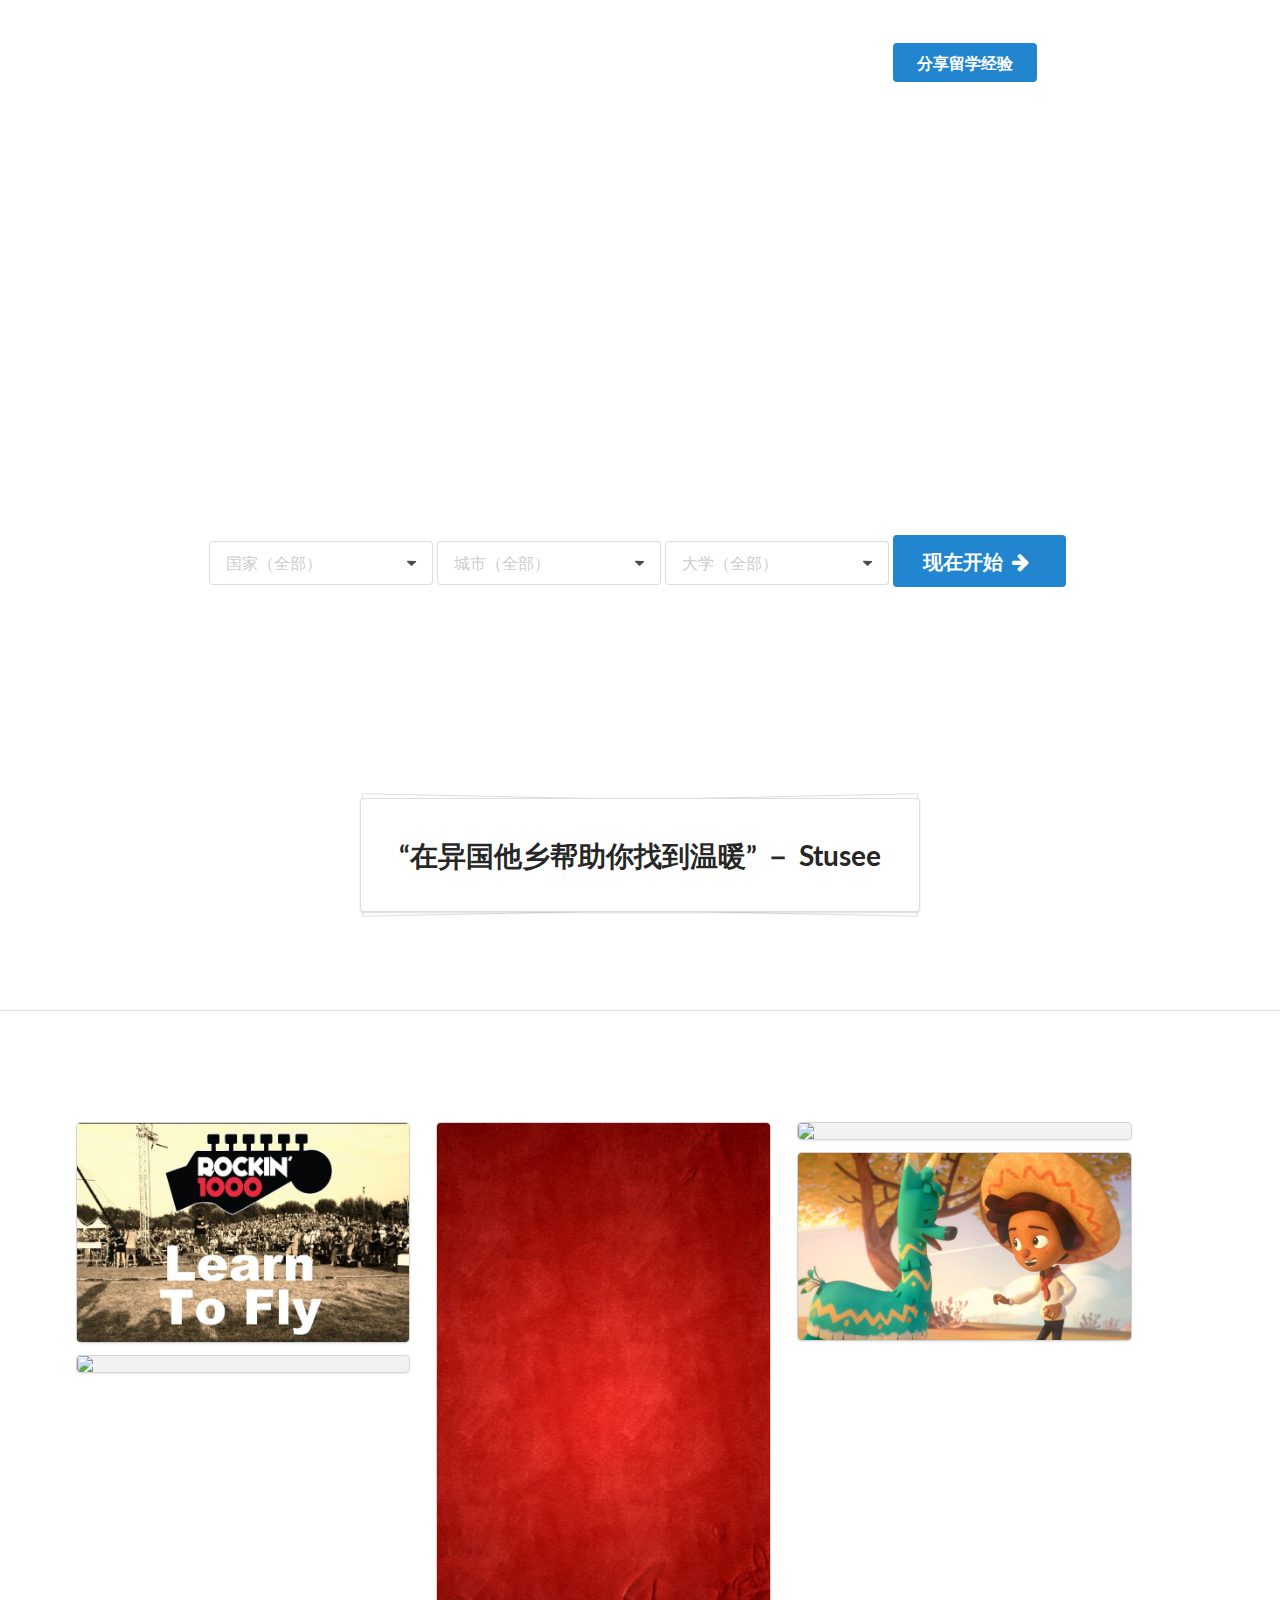
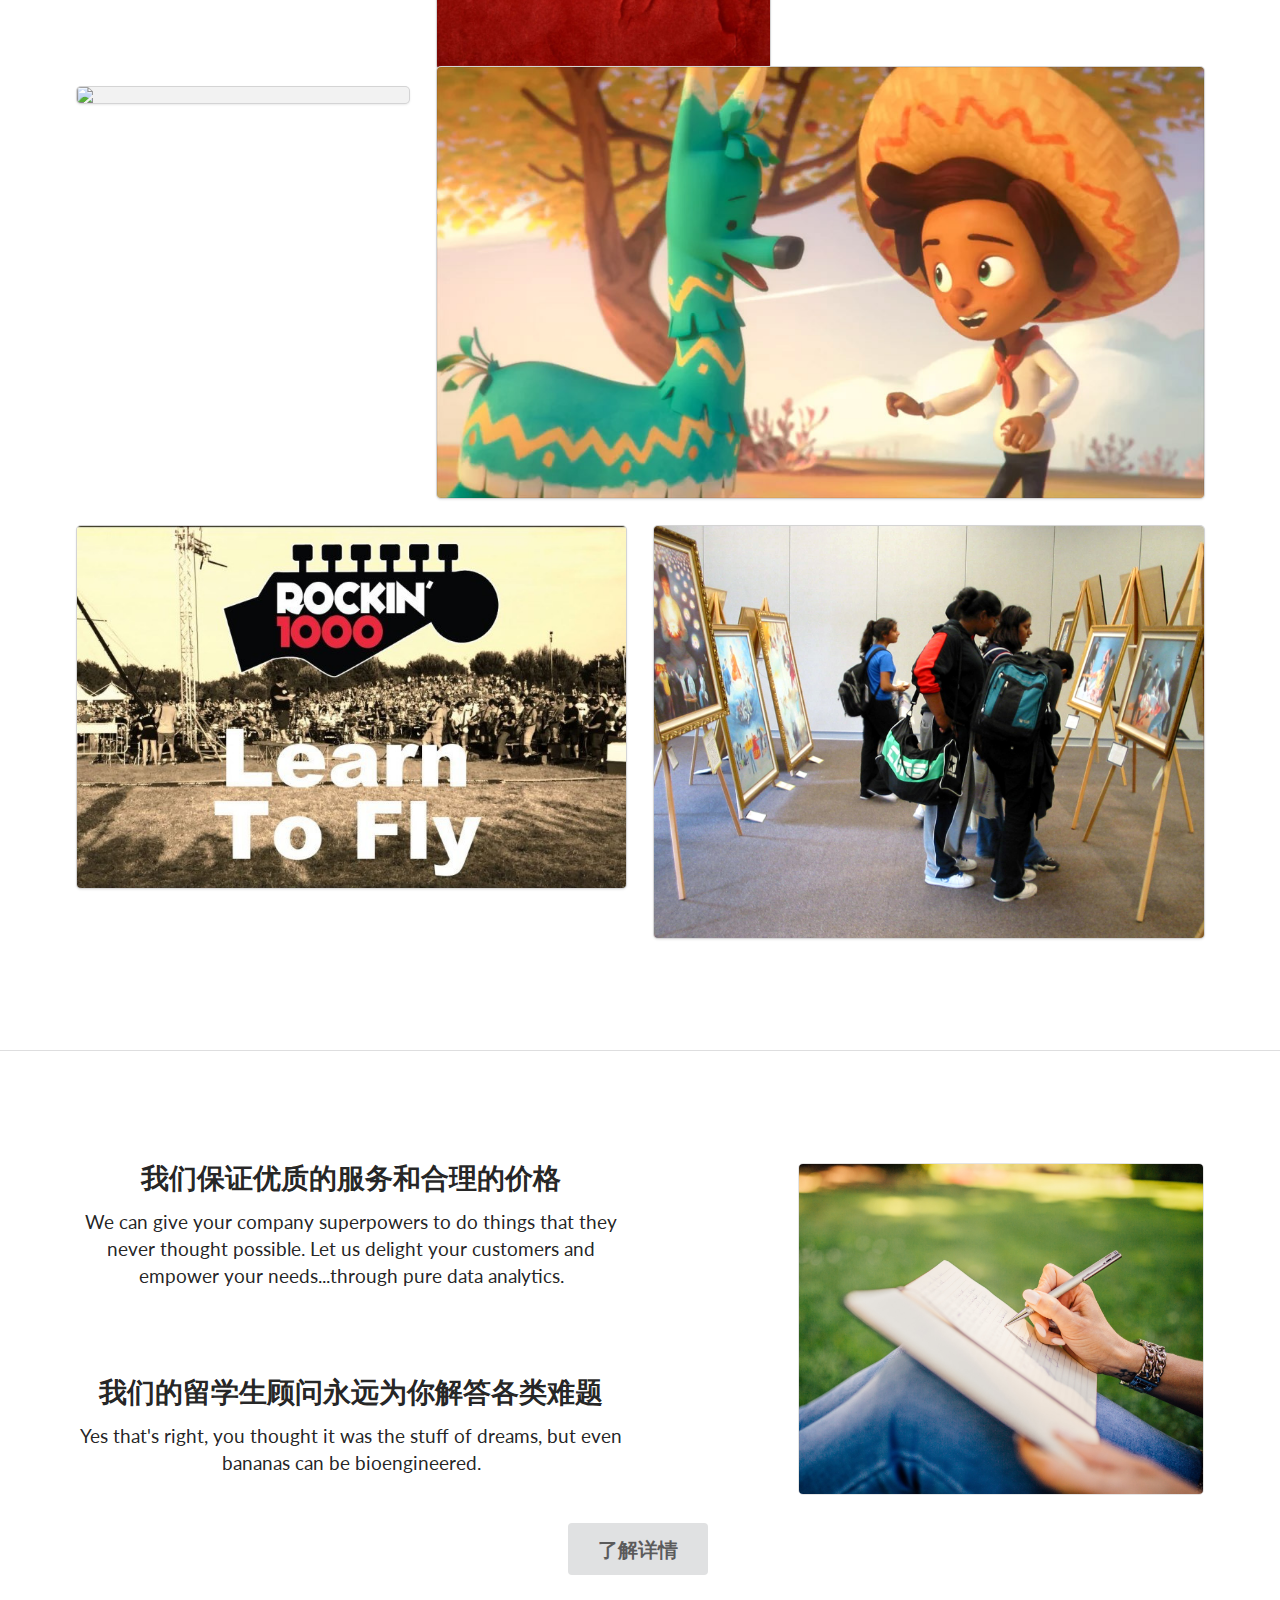
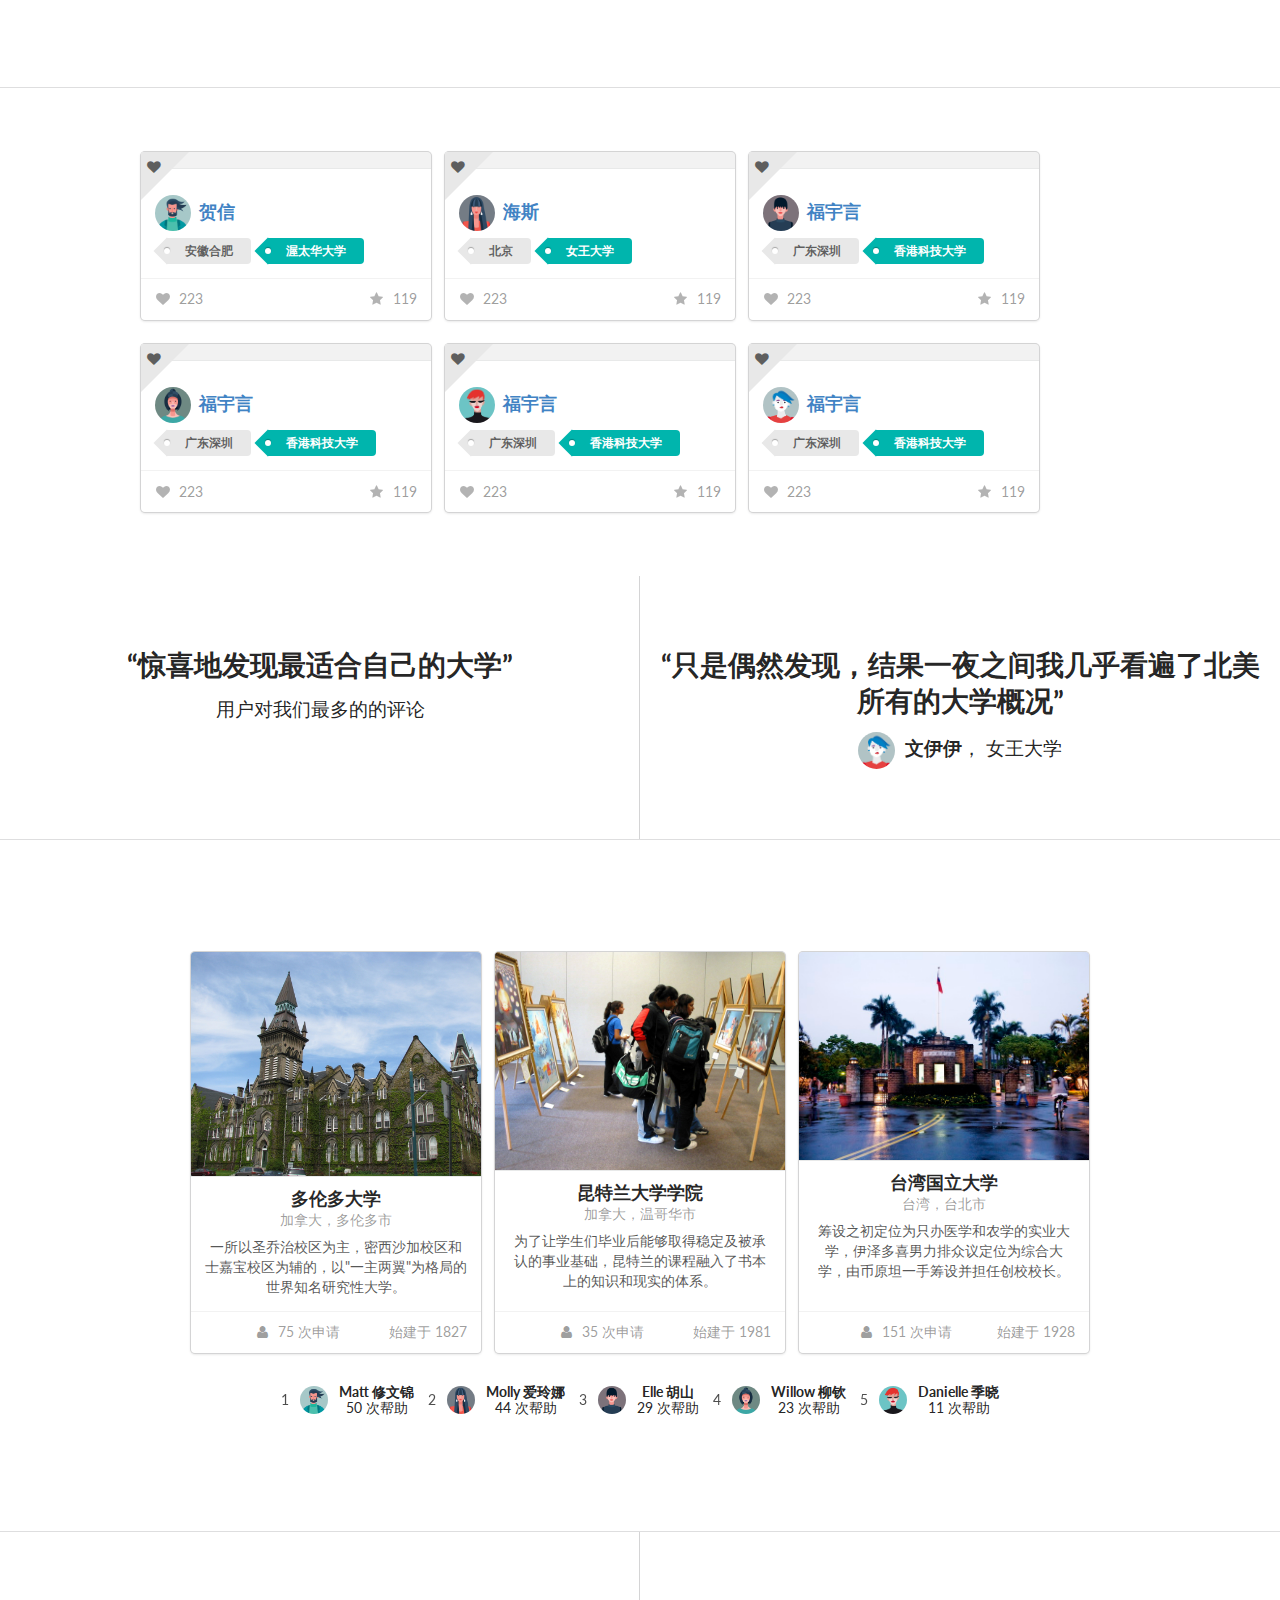
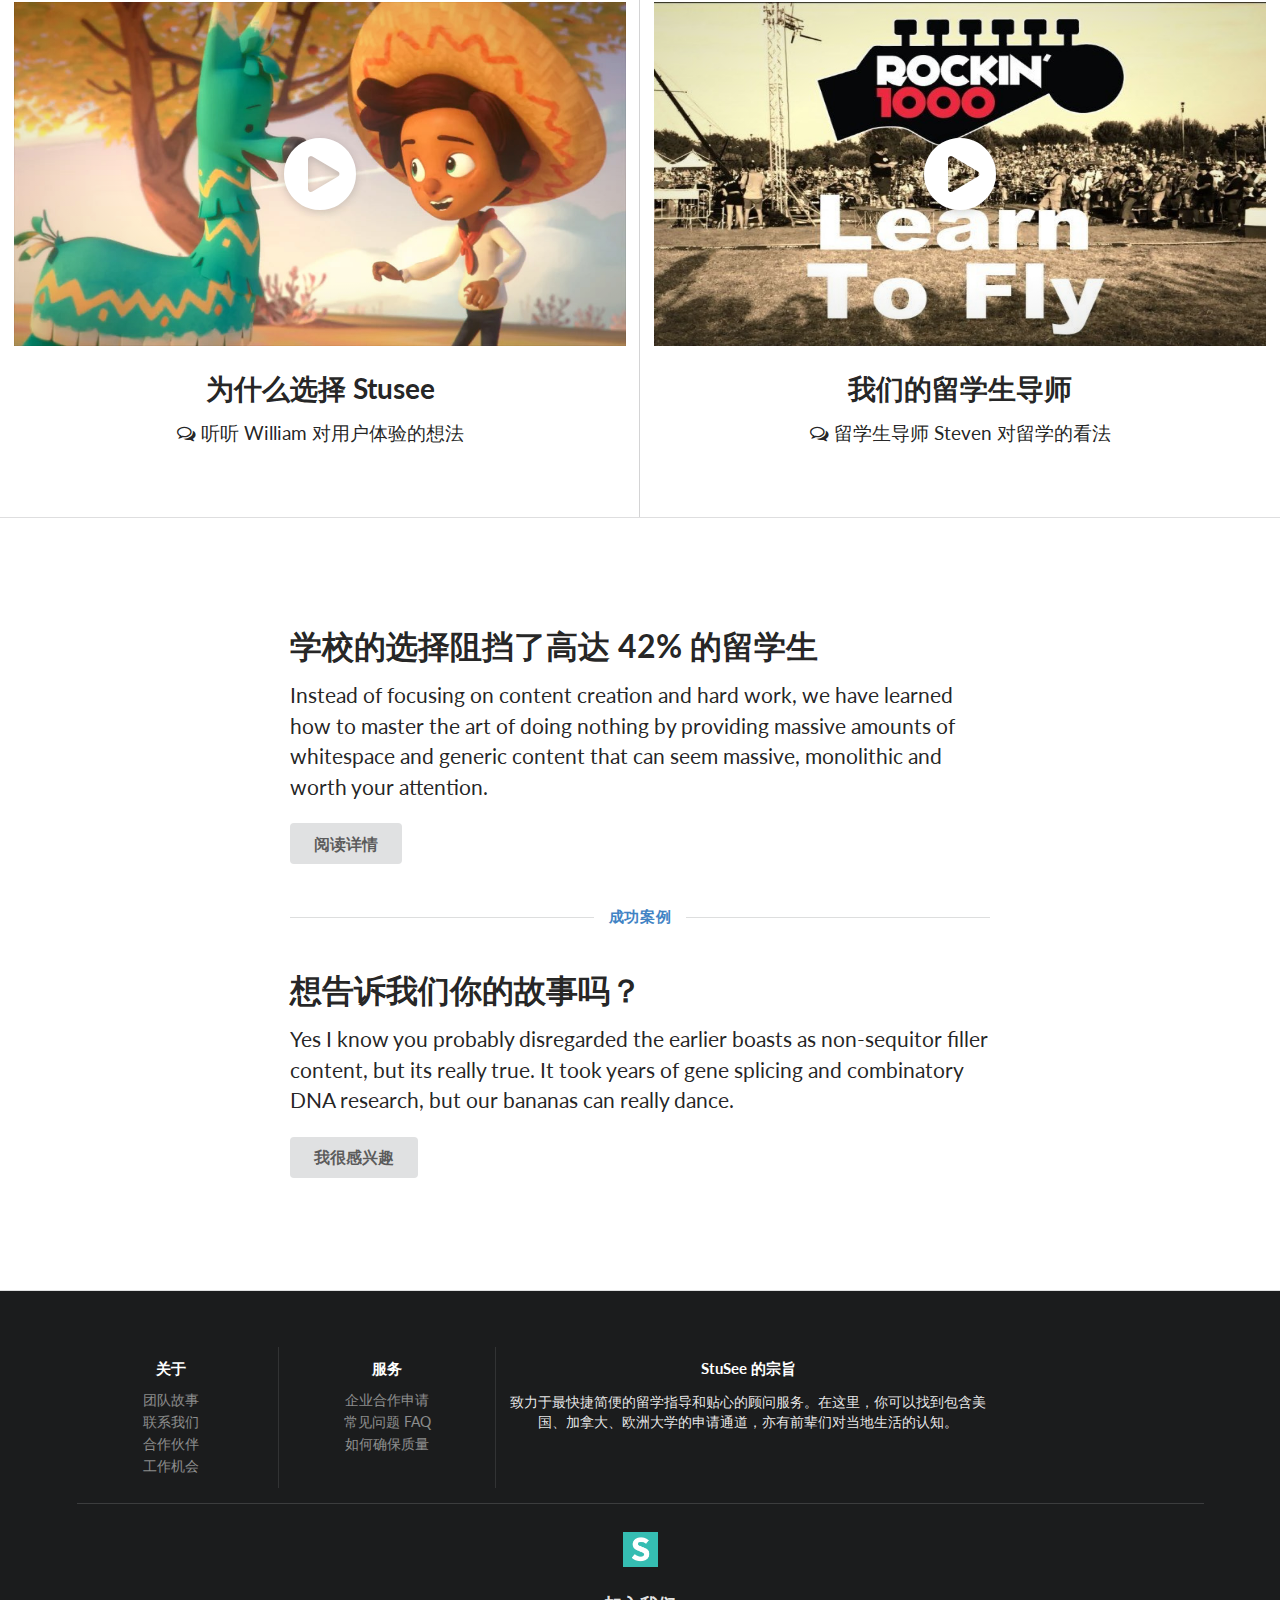
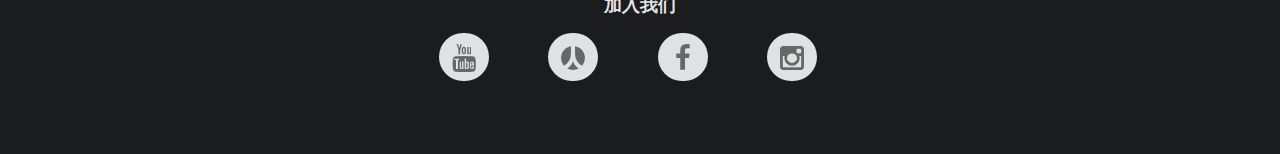
==== commit 009ed468: "Add card block grid" ====
--- a/index.html
+++ b/index.html
@@ -206,6 +206,164 @@
             </div>
             </div></div>
 
+    <!-- Food, Travel, Home, etc Card Block -->
+    <div class="ui vertical stripe segment">
+        <div class="ui large center aligned container">
+            <div class="ui grid">
+                <div class="five wide column">
+                    <div class="ui fluid card">
+                        <div class="blurring dimmable image">
+                            <div class="ui dimmer">
+                                <div class="content">
+                                    <div class="center">
+                                        <h3>学习</h3>
+
+                                        <p>你想当学霸还是学渣</p>
+                                        <div class="ui inverted button">查看更多</div>
+                                    </div>
+                                </div>
+                            </div>
+                            <img src="./assets/images/video-placeholder2.jpg">
+                        </div>
+                    </div>
+                    <div class="ui fluid card">
+                        <div class="blurring dimmable image">
+                            <div class="ui dimmer">
+                                <div class="content">
+                                    <div class="center">
+                                        <h3>行</h3>
+
+                                        <p>我是该选公交还是的士呢</p>
+                                        <div class="ui inverted button">查看更多</div>
+                                    </div>
+                                </div>
+                            </div>
+                            <img src="./assets/images/square3.jpg">
+                        </div>
+                    </div>
+
+                </div>
+                <div class="five wide column">
+                    <div class="ui fluid card">
+                        <div class="blurring dimmable image">
+                            <div class="ui dimmer">
+                                <div class="content">
+                                    <div class="center">
+                                        <h3>衣</h3>
+
+                                        <p>快来看看国外潮人怎么搭配</p>
+                                        <div class="ui inverted button">查看更多</div>
+                                    </div>
+                                </div>
+                            </div>
+                            <img src="./assets/images/rectangle.jpg">
+                        </div>
+                    </div>
+                </div>
+                <div class="five wide column">
+                    <div class="ui fluid card">
+                        <div class="blurring dimmable image">
+                            <div class="ui dimmer">
+                                <div class="content">
+                                    <div class="center">
+                                        <h3>食物</h3>
+
+                                        <p>漂流在外，怎能少了美食</p>
+                                        <div class="ui inverted button">查看更多</div>
+                                    </div>
+                                </div>
+                            </div>
+                            <img src="./assets/images/square1.jpg">
+                        </div>
+                    </div>
+                    <div class="ui fluid card">
+                        <div class="blurring dimmable image">
+                            <div class="ui dimmer">
+                                <div class="content">
+                                    <div class="center">
+                                        <h3>住</h3>
+
+                                        <p>公寓抑或是别墅</p>
+                                        <div class="ui inverted button">查看更多</div>
+                                    </div>
+                                </div>
+                            </div>
+                            <img src="./assets/images/video-placeholder.jpeg">
+                        </div>
+                    </div>
+                </div>
+                <div class="five wide column" style="margin-top: -10px;">
+                    <div class="ui fluid card">
+                        <div class="blurring dimmable image">
+                            <div class="ui dimmer">
+                                <div class="content">
+                                    <div class="center">
+                                        <h3>看病</h3>
+
+                                        <p>生了病千万不要慌张</p>
+                                        <div class="ui inverted button">查看更多</div>
+                                    </div>
+                                </div>
+                            </div>
+                            <img src="./assets/images/square2.jpg">
+                        </div>
+                    </div>
+                </div>
+                <div class="eleven wide column" style="margin-top: -30px;">
+                    <div class="ui fluid card">
+                        <div class="blurring dimmable image">
+                            <div class="ui dimmer">
+                                <div class="content">
+                                    <div class="center">
+                                        <h3>玩</h3>
+
+                                        <p>外面总是会有些新鲜的东西</p>
+                                        <div class="ui inverted button">查看更多</div>
+                                    </div>
+                                </div>
+                            </div>
+                            <img src="./assets/images/video-placeholder.jpeg">
+                        </div>
+                    </div>
+                </div>
+                <div class="eight wide column">
+                    <div class="ui fluid card">
+                        <div class="blurring dimmable image">
+                            <div class="ui dimmer">
+                                <div class="content">
+                                    <div class="center">
+                                        <h3>创业</h3>
+
+                                        <p>如何让一个好的想法变为产品</p>
+                                        <div class="ui inverted button">查看更多</div>
+                                    </div>
+                                </div>
+                            </div>
+                            <img src="./assets/images/video-placeholder2.jpg">
+                        </div>
+                    </div>
+                </div>
+                <div class="eight wide column">
+                    <div class="ui fluid card">
+                        <div class="blurring dimmable image">
+                            <div class="ui dimmer">
+                                <div class="content">
+                                    <div class="center">
+                                        <h3>工作</h3>
+
+                                        <p>和生活相辅相成</p>
+                                        <div class="ui inverted button">查看更多</div>
+                                    </div>
+                                </div>
+                            </div>
+                            <img src="./assets/images/ukun.jpg">
+                        </div>
+                    </div>
+                </div>
+            </div>
+        </div>
+    </div>
+
     <!-- Advantage Statement Block -->
     <div class="ui vertical stripe segment" style="background-color: #fff;">
         <div class="ui middle center aligned stackable grid container">
